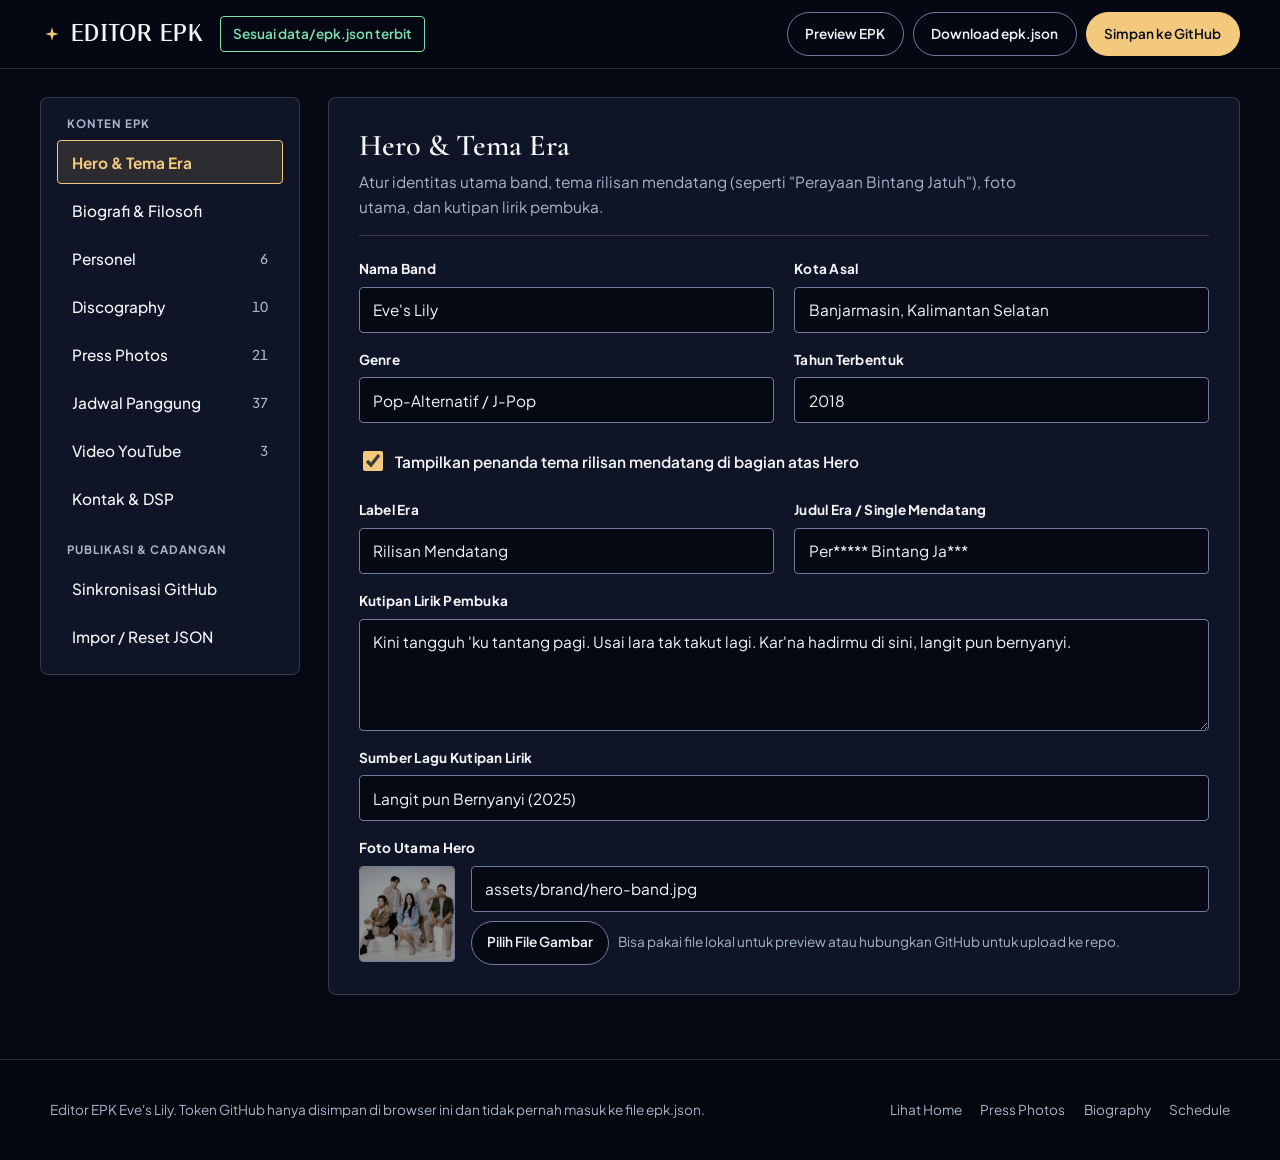
==== admin.html @ a7b398a3 "Add files via upload" ====
<!DOCTYPE html>
<html lang="id">
<head>
  <meta charset="UTF-8">
  <meta name="viewport" content="width=device-width, initial-scale=1.0">
  <title>Editor EPK | Eve's Lily Content Studio</title>
  <meta name="description" content="Editor visual bawaan untuk mengelola profil, discography, foto panggung, jadwal, video, personel, dan sinkronisasi GitHub EPK Eve's Lily.">
  <link rel="icon" type="image/png" href="./assets/brand/lily-emblem-white.png">
  <link rel="preconnect" href="https://fonts.googleapis.com">
  <link rel="preconnect" href="https://fonts.gstatic.com" crossorigin>
  <link href="https://fonts.googleapis.com/css2?family=Cormorant+Garamond:ital,wght@0,500;0,600;1,400;1,600&family=Italiana&family=Plus+Jakarta+Sans:wght@400;500;600;700&display=swap" rel="stylesheet">
  <link rel="stylesheet" href="./css/tokens.css">
  <link rel="stylesheet" href="./css/main.css">
  <link rel="stylesheet" href="./css/admin.css">
</head>
<body class="admin-body">
  <a href="#admin-workspace" class="skip-link">Lewati ke area editor</a>

  <header class="admin-topbar">
    <div class="admin-topbar__inner">
      <div class="admin-topbar__left">
        <a href="./index.html" class="brand-link" aria-label="Kembali ke halaman EPK Eve's Lily">
          <svg class="brand-link__emblem" width="16" height="16" viewBox="0 0 24 24" fill="currentColor" aria-hidden="true">
            <path d="M12 2l2.2 7.8L22 12l-7.8 2.2L12 22l-2.2-7.8L2 12l7.8-2.2L12 2z"/>
          </svg>
          <h1 class="admin-topbar__title">Editor EPK</h1>
        </a>
        <span id="admin-status" class="admin-status" data-state="ok" role="status" aria-live="polite">
          Memuat data...
        </span>
      </div>

      <div class="admin-topbar__actions">
        <a href="./index.html" id="btn-preview-epk" class="btn btn--outline-dark btn--sm">Preview EPK</a>
        <button type="button" id="btn-download-json" class="btn btn--outline-dark btn--sm">Download epk.json</button>
        <button type="button" id="btn-quick-publish" class="btn btn--gold btn--sm">Simpan ke GitHub</button>
      </div>
    </div>
  </header>

  <div class="admin-shell">
    <div>
      <button
        type="button"
        id="admin-nav-toggle"
        class="btn btn--outline-dark admin-nav-mobile-trigger"
        aria-expanded="false"
        aria-controls="admin-sidebar"
      >
        <span id="admin-mobile-active-label">Bagian: Hero &amp; Tema Era</span>
        <span>Pilih Bagian</span>
      </button>

      <aside id="admin-sidebar" class="admin-sidebar" data-open="false" aria-label="Navigasi bagian editor EPK">
        <div>
          <p class="admin-nav-group__label">Konten EPK</p>
          <div class="admin-nav-list" role="tablist" aria-orientation="vertical">
            <button type="button" class="admin-nav-btn" data-section="hero" aria-current="true">
              <span>Hero &amp; Tema Era</span>
            </button>
            <button type="button" class="admin-nav-btn" data-section="biography">
              <span>Biografi &amp; Filosofi</span>
            </button>
            <button type="button" class="admin-nav-btn" data-section="members">
              <span>Personel</span>
              <span class="admin-nav-btn__count" data-count="members">0</span>
            </button>
            <button type="button" class="admin-nav-btn" data-section="discography">
              <span>Discography</span>
              <span class="admin-nav-btn__count" data-count="discography">0</span>
            </button>
            <button type="button" class="admin-nav-btn" data-section="press">
              <span>Press Photos</span>
              <span class="admin-nav-btn__count" data-count="press">0</span>
            </button>
            <button type="button" class="admin-nav-btn" data-section="shows">
              <span>Jadwal Panggung</span>
              <span class="admin-nav-btn__count" data-count="shows">0</span>
            </button>
            <button type="button" class="admin-nav-btn" data-section="videos">
              <span>Video YouTube</span>
              <span class="admin-nav-btn__count" data-count="videos">0</span>
            </button>
            <button type="button" class="admin-nav-btn" data-section="contact">
              <span>Kontak &amp; DSP</span>
            </button>
          </div>
        </div>

        <div>
          <p class="admin-nav-group__label">Publikasi &amp; Cadangan</p>
          <div class="admin-nav-list">
            <button type="button" class="admin-nav-btn" data-section="github">
              <span>Sinkronisasi GitHub</span>
            </button>
            <button type="button" class="admin-nav-btn" data-section="backup">
              <span>Impor / Reset JSON</span>
            </button>
          </div>
        </div>
      </aside>
    </div>

    <main id="admin-workspace" class="admin-main" aria-live="polite">
      <div class="state-box" role="status">
        <p class="state-box__title">Menyiapkan Editor EPK Eve's Lily...</p>
        <p class="state-box__desc">Mengambil data dari data/epk.json dan memeriksa draft lokal.</p>
      </div>
    </main>
  </div>

  <footer class="site-footer">
    <div class="container site-footer__inner">
      <p style="margin:0">Editor EPK Eve's Lily. Token GitHub hanya disimpan di browser ini dan tidak pernah masuk ke file epk.json.</p>
      <nav class="site-footer__nav" aria-label="Tautan cepat EPK">
        <a href="./index.html" class="site-footer__link">Lihat Home</a>
        <a href="./press-photos.html" class="site-footer__link">Press Photos</a>
        <a href="./biography.html" class="site-footer__link">Biography</a>
        <a href="./schedule.html" class="site-footer__link">Schedule</a>
      </nav>
    </div>
  </footer>

  <script type="module" src="./js/page-admin.js"></script>
</body>
</html>
---- css/tokens.css ----
/* Eve's Lily EPK - Design Tokens & Base Accessibility Layer
 * Theme: "Perayaan Bintang Jatuh" (Celestial Nocturne Editorial)
 * Verified WCAG AA contrast ratios via contrast-check.py
 */

:root {
  /* Core 1: Cosmos Midnight */
  --bg-cosmos: #060813;
  --bg-cosmos-elevated: #0f1426;
  --bg-cosmos-nebula: #151d38;

  /* Core 2: Starlight Paper */
  --bg-paper: #f5f3ee;
  --bg-paper-card: #ffffff;

  /* Ink & Neutrals */
  --ink-on-dark: #f4f5f8;
  --ink-muted-dark: #a9b4cc;
  --ink-on-light: #0d1120;
  --ink-muted-light: #444d63;

  /* Borders (hairline dividers vs. 3:1 interactive boundaries) */
  --rule-dark: rgba(244, 245, 248, 0.16);
  --rule-light: rgba(13, 17, 32, 0.16);
  --border-dark: #6e7b9c;
  --border-light: #5d657a;

  /* One Deliberate Accent: Meteor Gold */
  --accent-gold: #f2c97d;
  --accent-gold-hover: #f8dba2;
  --accent-gold-ink-on-gold: #0b0e1a;
  --accent-gold-on-light: #7d500b;

  /* Semantic feedback (always paired with icons + text) */
  --status-ok: #7be0ad;
  --status-err: #ff8a8a;

  /* Typography */
  --font-display: 'Italiana', 'Cormorant Garamond', Georgia, serif;
  --font-editorial: 'Cormorant Garamond', Georgia, serif;
  --font-body: 'Plus Jakarta Sans', -apple-system, BlinkMacSystemFont, 'Segoe UI', sans-serif;

  /* Fluid Type Scale */
  --text-xs: clamp(0.78rem, 0.74rem + 0.15vw, 0.85rem);
  --text-sm: clamp(0.88rem, 0.84rem + 0.18vw, 0.96rem);
  --text-base: clamp(0.98rem, 0.94rem + 0.2vw, 1.06rem);
  --text-lg: clamp(1.12rem, 1.04rem + 0.35vw, 1.32rem);
  --text-xl: clamp(1.45rem, 1.25rem + 0.8vw, 2rem);
  --text-display: clamp(2.4rem, 1.8rem + 3vw, 4.4rem);

  /* Radii (R-11: deliberate split between frames and pill controls) */
  --radius-frame: 4px;
  --radius-panel: 8px;
  --radius-pill: 999px;

  /* Spacing & Container */
  --container-max: 1180px;
  --gutter: clamp(1rem, 3.5vw, 2.5rem);
  --section-pad-y: clamp(3.5rem, 7vw, 6.5rem);
  --nav-height: 68px;

  /* Elevation (R-12: shadow only for floating dialogs/toasts) */
  --shadow-modal: 0 24px 64px rgba(2, 4, 12, 0.72);
  --shadow-toast: 0 12px 32px rgba(2, 4, 12, 0.55);

  /* Transitions */
  --ease-standard: cubic-bezier(0.22, 1, 0.36, 1);
}

*,
*::before,
*::after {
  box-sizing: border-box;
}

html {
  scroll-behavior: smooth;
  scroll-padding-top: calc(var(--nav-height) + 1.5rem);
  -webkit-text-size-adjust: 100%;
}

body {
  margin: 0;
  font-family: var(--font-body);
  font-size: var(--text-base);
  line-height: 1.65;
  color: var(--ink-on-dark);
  background-color: var(--bg-cosmos);
  overflow-x: clip;
  -webkit-font-smoothing: antialiased;
}

img,
svg,
video,
iframe {
  display: block;
  max-width: 100%;
}

img {
  height: auto;
}

/* R-39 Base Interaction Affordance Layer */
a[href],
button:not(:disabled),
summary,
select:not(:disabled),
label[for],
input[type='checkbox']:not(:disabled),
input[type='radio']:not(:disabled),
[role='button']:not([aria-disabled='true']),
[role='tab']:not([aria-disabled='true']) {
  cursor: pointer;
}

button:disabled,
input:disabled,
select:disabled,
textarea:disabled,
[aria-disabled='true'] {
  cursor: not-allowed;
  opacity: 0.52;
}

/* R-32 High-Contrast Focus Indicators */
:focus-visible {
  outline: 2px solid var(--accent-gold);
  outline-offset: 3px;
}

.band--paper :focus-visible,
[data-surface='paper'] :focus-visible {
  outline-color: var(--accent-gold-on-light);
}

/* Screen Reader Utility */
.sr-only {
  position: absolute;
  width: 1px;
  height: 1px;
  padding: 0;
  margin: -1px;
  overflow: hidden;
  clip: rect(0, 0, 0, 0);
  white-space: nowrap;
  border: 0;
}

/* Skip Link */
.skip-link {
  position: fixed;
  top: -120px;
  left: 1rem;
  z-index: 1200;
  background: var(--accent-gold);
  color: var(--accent-gold-ink-on-gold);
  font-weight: 700;
  padding: 0.75rem 1.25rem;
  border-radius: var(--radius-frame);
  text-decoration: none;
  transition: top 160ms ease;
}

.skip-link:focus {
  top: 1rem;
}

@media (prefers-reduced-motion: reduce) {
  html {
    scroll-behavior: auto;
  }

  *,
  *::before,
  *::after {
    animation-duration: 0.01ms !important;
    animation-iteration-count: 1 !important;
    transition-duration: 0.01ms !important;
  }
}
---- css/main.css ----
/* Eve's Lily EPK - Main Editorial Stylesheet */

.container {
  width: min(100% - (var(--gutter) * 2), var(--container-max));
  margin-inline: auto;
}

/* Draft Preview Banner (shown only when local admin draft is active) */
.preview-banner {
  background: var(--accent-gold);
  color: var(--accent-gold-ink-on-gold);
  font-size: var(--text-sm);
  font-weight: 600;
  padding: 0.65rem var(--gutter);
  display: flex;
  flex-wrap: wrap;
  align-items: center;
  justify-content: center;
  gap: 0.75rem 1.25rem;
  position: relative;
  z-index: 950;
}

.preview-banner__actions {
  display: flex;
  flex-wrap: wrap;
  gap: 0.5rem;
}

.preview-banner__btn {
  font: inherit;
  font-size: var(--text-xs);
  font-weight: 700;
  padding: 0.45rem 0.9rem;
  min-height: 36px;
  border-radius: var(--radius-pill);
  border: 1px solid var(--accent-gold-ink-on-gold);
  background: transparent;
  color: var(--accent-gold-ink-on-gold);
  text-decoration: none;
  display: inline-flex;
  align-items: center;
}

.preview-banner__btn--solid {
  background: var(--accent-gold-ink-on-gold);
  color: var(--accent-gold);
}

/* ==========================================================================
   Site Header & Navigation (Single blurred accent element per R-10)
   ========================================================================== */
.site-header {
  position: sticky;
  top: 0;
  z-index: 800;
  height: var(--nav-height);
  background: rgba(6, 8, 19, 0.88);
  backdrop-filter: blur(10px);
  border-bottom: 1px solid var(--rule-dark);
}

.site-header__inner {
  height: 100%;
  display: flex;
  align-items: center;
  justify-content: space-between;
  gap: 1rem;
}

.brand-link {
  display: inline-flex;
  align-items: center;
  gap: 0.7rem;
  text-decoration: none;
  color: var(--ink-on-dark);
  min-height: 44px;
  padding-inline: 0.25rem;
}

.brand-link__emblem {
  color: var(--accent-gold);
  flex-shrink: 0;
}

.brand-link__name {
  font-family: var(--font-display);
  font-size: 1.3rem;
  letter-spacing: 0.08em;
  text-transform: uppercase;
  line-height: 1;
}

.nav-desktop {
  display: flex;
  align-items: center;
  gap: 0.35rem;
}

.nav-link {
  position: relative;
  color: var(--ink-muted-dark);
  text-decoration: none;
  font-size: var(--text-sm);
  font-weight: 500;
  padding: 0.65rem 0.95rem;
  min-height: 44px;
  display: inline-flex;
  align-items: center;
  border-radius: var(--radius-frame);
  transition: color 180ms ease, background-color 180ms ease;
}

.nav-link:hover {
  color: var(--ink-on-dark);
  background: rgba(244, 245, 248, 0.06);
}

.nav-link[aria-current='page'] {
  color: var(--accent-gold);
  font-weight: 600;
}

.nav-link[aria-current='page']::after {
  content: '';
  position: absolute;
  left: 0.95rem;
  right: 0.95rem;
  bottom: 0.35rem;
  height: 2px;
  background: var(--accent-gold);
}

.nav-toggle {
  display: none;
  align-items: center;
  gap: 0.5rem;
  min-height: 44px;
  min-width: 44px;
  padding: 0.5rem 0.95rem;
  background: transparent;
  color: var(--ink-on-dark);
  border: 1px solid var(--border-dark);
  border-radius: var(--radius-pill);
  font-family: var(--font-body);
  font-size: var(--text-sm);
  font-weight: 600;
}

.nav-toggle:hover {
  border-color: var(--accent-gold);
  color: var(--accent-gold);
}

/* Mobile Navigation Sheet */
.mobile-drawer {
  position: fixed;
  inset: 0;
  z-index: 1000;
  display: flex;
  justify-content: flex-end;
  visibility: hidden;
  opacity: 0;
  transition: opacity 200ms ease, visibility 200ms ease;
}

.mobile-drawer[data-open='true'] {
  visibility: visible;
  opacity: 1;
}

.mobile-drawer__backdrop {
  position: absolute;
  inset: 0;
  background: rgba(3, 5, 14, 0.76);
}

.mobile-drawer__panel {
  position: relative;
  width: min(86vw, 340px);
  height: 100%;
  background: var(--bg-cosmos-elevated);
  border-left: 1px solid var(--rule-dark);
  padding: 1.25rem 1.5rem 2rem;
  display: flex;
  flex-direction: column;
  gap: 1.5rem;
  transform: translateX(100%);
  transition: transform 240ms var(--ease-standard);
  overflow-y: auto;
}

.mobile-drawer[data-open='true'] .mobile-drawer__panel {
  transform: translateX(0);
}

.mobile-drawer__head {
  display: flex;
  align-items: center;
  justify-content: space-between;
  padding-bottom: 1rem;
  border-bottom: 1px solid var(--rule-dark);
}

.mobile-drawer__title {
  font-family: var(--font-display);
  font-size: 1.35rem;
  letter-spacing: 0.06em;
  text-transform: uppercase;
  margin: 0;
}

.mobile-drawer__links {
  display: flex;
  flex-direction: column;
  gap: 0.35rem;
}

.mobile-drawer__link {
  display: flex;
  align-items: center;
  justify-content: space-between;
  min-height: 48px;
  padding: 0.75rem 1rem;
  color: var(--ink-on-dark);
  text-decoration: none;
  font-weight: 500;
  border-radius: var(--radius-frame);
  border: 1px solid transparent;
}

.mobile-drawer__link:hover {
  background: rgba(244, 245, 248, 0.06);
}

.mobile-drawer__link[aria-current='page'] {
  color: var(--accent-gold);
  border-color: rgba(242, 201, 125, 0.45);
  background: rgba(242, 201, 125, 0.08);
  font-weight: 700;
}

.mobile-drawer__foot {
  margin-top: auto;
  padding-top: 1.25rem;
  border-top: 1px solid var(--rule-dark);
  display: flex;
  flex-direction: column;
  gap: 0.75rem;
}

@media (max-width: 780px) {
  .nav-desktop {
    display: none;
  }

  .nav-toggle {
    display: inline-flex;
  }
}

/* ==========================================================================
   Buttons & Editorial Controls
   ========================================================================== */
.btn {
  display: inline-flex;
  align-items: center;
  justify-content: center;
  gap: 0.55rem;
  min-height: 46px;
  padding: 0.72rem 1.45rem;
  font-family: var(--font-body);
  font-size: var(--text-sm);
  font-weight: 600;
  line-height: 1.2;
  text-decoration: none;
  border-radius: var(--radius-pill);
  border: 1px solid transparent;
  transition: background-color 180ms ease, color 180ms ease, border-color 180ms ease, transform 140ms ease;
}

.btn:active {
  transform: translateY(1px);
}

.btn--gold {
  background: var(--accent-gold);
  color: var(--accent-gold-ink-on-gold);
  border-color: var(--accent-gold);
}

.btn--gold:hover {
  background: var(--accent-gold-hover);
  border-color: var(--accent-gold-hover);
}

.btn--outline-dark {
  background: transparent;
  color: var(--ink-on-dark);
  border-color: var(--border-dark);
}

.btn--outline-dark:hover {
  border-color: var(--accent-gold);
  color: var(--accent-gold);
  background: rgba(242, 201, 125, 0.08);
}

.btn--outline-light {
  background: transparent;
  color: var(--ink-on-light);
  border-color: var(--border-light);
}

.btn--outline-light:hover {
  background: var(--ink-on-light);
  color: var(--bg-paper);
  border-color: var(--ink-on-light);
}

.btn--solid-light {
  background: var(--ink-on-light);
  color: var(--bg-paper);
  border-color: var(--ink-on-light);
}

.btn--solid-light:hover {
  background: #1e2640;
  border-color: #1e2640;
}

.btn--sm {
  min-height: 44px;
  padding: 0.55rem 1.1rem;
  font-size: var(--text-xs);
}

.icon-btn {
  display: inline-flex;
  align-items: center;
  justify-content: center;
  min-width: 44px;
  min-height: 44px;
  padding: 0.5rem;
  border-radius: var(--radius-pill);
  border: 1px solid var(--border-dark);
  background: transparent;
  color: var(--ink-on-dark);
  transition: border-color 160ms ease, color 160ms ease, background-color 160ms ease;
}

.icon-btn:hover {
  border-color: var(--accent-gold);
  color: var(--accent-gold);
  background: rgba(242, 201, 125, 0.09);
}

/* ==========================================================================
   Bands, Typography & Celestial Motif
   ========================================================================== */
.band {
  position: relative;
  padding-block: var(--section-pad-y);
}

.band--cosmos {
  background-color: var(--bg-cosmos);
  color: var(--ink-on-dark);
}

.band--paper {
  background-color: var(--bg-paper);
  color: var(--ink-on-light);
}

.section-head {
  display: flex;
  flex-wrap: wrap;
  align-items: flex-end;
  justify-content: space-between;
  gap: 1rem 2rem;
  margin-bottom: clamp(2rem, 4vw, 3.25rem);
}

.section-head--center {
  flex-direction: column;
  align-items: center;
  text-align: center;
}

.section-title {
  font-family: var(--font-display);
  font-size: var(--text-display);
  font-weight: 400;
  letter-spacing: 0.04em;
  line-height: 1.02;
  text-transform: uppercase;
  margin: 0;
}

.section-note {
  margin: 0.4rem 0 0;
  max-width: 54ch;
  color: var(--ink-muted-dark);
  font-size: var(--text-sm);
}

.band--paper .section-note {
  color: var(--ink-muted-light);
}

.celestial-divider {
  display: flex;
  align-items: center;
  gap: 1rem;
  margin-block: clamp(2.25rem, 4vw, 3.5rem);
  color: var(--accent-gold);
}

.celestial-divider::before,
.celestial-divider::after {
  content: '';
  flex: 1;
  height: 1px;
  background: var(--rule-dark);
}

.band--paper .celestial-divider {
  color: var(--accent-gold-on-light);
}

.band--paper .celestial-divider::before,
.band--paper .celestial-divider::after {
  background: var(--rule-light);
}

/* Scroll Reveal (MOTION 2: single-pass subtle rise) */
.reveal {
  opacity: 0;
  transform: translateY(14px);
  transition: opacity 520ms var(--ease-standard), transform 520ms var(--ease-standard);
}

.reveal.is-visible {
  opacity: 1;
  transform: translateY(0);
}

@media (prefers-reduced-motion: reduce) {
  .reveal {
    opacity: 1;
    transform: none;
  }
}

/* ==========================================================================
   Hero: Perayaan Bintang Jatuh (Cosmos Sky Canvas + Portrait + Lily Emblem)
   ========================================================================== */
.hero {
  position: relative;
  overflow: hidden;
  background: radial-gradient(ellipse 85% 60% at 50% 8%, var(--bg-cosmos-nebula) 0%, var(--bg-cosmos) 72%);
  padding-block: clamp(2rem, 4.5vw, 3.75rem) clamp(3rem, 6vw, 4.75rem);
  border-bottom: 1px solid var(--rule-dark);
}

.hero__canvas {
  position: absolute;
  inset: 0;
  width: 100%;
  height: 100%;
  pointer-events: none;
  z-index: 1;
}

.hero__inner {
  position: relative;
  z-index: 2;
  display: flex;
  flex-direction: column;
  align-items: center;
  text-align: center;
  gap: clamp(1.35rem, 2.5vw, 2rem);
}

.hero__topbar {
  width: 100%;
  display: flex;
  flex-wrap: wrap;
  align-items: center;
  justify-content: space-between;
  gap: 0.75rem 1.25rem;
}

.hero__era {
  display: inline-flex;
  flex-wrap: wrap;
  align-items: center;
  gap: 0.55rem;
  font-size: var(--text-xs);
  color: var(--ink-muted-dark);
  text-align: left;
}

.hero__era-star {
  color: var(--accent-gold);
  flex-shrink: 0;
}

.hero__era-title {
  color: var(--accent-gold);
  font-weight: 600;
}

.sky-toggle {
  display: inline-flex;
  align-items: center;
  gap: 0.45rem;
  min-height: 44px;
  padding: 0.45rem 0.95rem;
  border-radius: var(--radius-pill);
  border: 1px solid var(--border-dark);
  background: rgba(6, 8, 19, 0.72);
  color: var(--ink-on-dark);
  font-family: var(--font-body);
  font-size: var(--text-xs);
  font-weight: 600;
  transition: border-color 160ms ease, color 160ms ease;
}

.sky-toggle:hover {
  border-color: var(--accent-gold);
  color: var(--accent-gold);
}

.hero__frame {
  position: relative;
  width: min(100%, 960px);
  border-radius: var(--radius-frame);
  overflow: hidden;
  border: 1px solid rgba(242, 201, 125, 0.28);
  background: var(--bg-cosmos-elevated);
}

.hero__photo {
  width: 100%;
  aspect-ratio: 3 / 2;
  object-fit: cover;
  object-position: center 22%;
}

.hero__scrim {
  position: absolute;
  inset: 0;
  background: linear-gradient(
    180deg,
    rgba(6, 8, 19, 0.04) 28%,
    rgba(6, 8, 19, 0.58) 72%,
    rgba(6, 8, 19, 0.9) 100%
  );
  pointer-events: none;
}

.hero__brand-overlay {
  position: absolute;
  inset-inline: 1rem;
  bottom: clamp(1rem, 3.2vw, 2.25rem);
  display: flex;
  flex-direction: column;
  align-items: center;
  gap: 0.35rem;
}

.hero__logo-img {
  width: clamp(170px, 28vw, 310px);
  height: auto;
  filter: drop-shadow(0 6px 20px rgba(0, 0, 0, 0.75));
}

.hero__quote-wrap {
  max-width: 44rem;
  margin-top: 0.25rem;
}

.hero__quote {
  margin: 0;
  font-family: var(--font-editorial);
  font-style: italic;
  font-size: clamp(1.2rem, 1rem + 0.9vw, 1.65rem);
  line-height: 1.45;
  color: var(--ink-on-dark);
}

.hero__quote-source {
  margin: 0.45rem 0 0;
  font-size: var(--text-xs);
  color: var(--ink-muted-dark);
  letter-spacing: 0.06em;
  text-transform: uppercase;
}

.hero__actions {
  display: flex;
  flex-wrap: wrap;
  justify-content: center;
  gap: 0.8rem;
  margin-top: 0.35rem;
}

/* ==========================================================================
   Section 2: Band Profile / Bio Preview (Asymmetric 5:7 Split)
   ========================================================================== */
.profile-grid {
  display: grid;
  grid-template-columns: minmax(0, 5fr) minmax(0, 7fr);
  gap: clamp(2rem, 5vw, 4.5rem);
  align-items: start;
}

.profile-visual {
  display: flex;
  flex-direction: column;
  gap: 1.25rem;
}

.torn-frame {
  position: relative;
  overflow: hidden;
  border-radius: var(--radius-frame);
  border: 1px solid var(--rule-dark);
  background: var(--bg-cosmos-elevated);
}

.torn-frame img {
  width: 100%;
  aspect-ratio: 3 / 2;
  object-fit: cover;
}

.fact-list {
  display: grid;
  grid-template-columns: repeat(2, minmax(0, 1fr));
  gap: 0.85rem 1.25rem;
  margin: 0;
  padding: 1.15rem 0 0;
  border-top: 1px solid var(--rule-dark);
}

.fact-list__item {
  min-width: 0;
}

.fact-list__item--wide {
  grid-column: 1 / -1;
}

.fact-list__label {
  font-size: var(--text-xs);
  color: var(--accent-gold);
  text-transform: uppercase;
  letter-spacing: 0.08em;
  margin: 0 0 0.15rem;
}

.fact-list__value {
  margin: 0;
  font-size: var(--text-sm);
  font-weight: 600;
  color: var(--ink-on-dark);
}

.profile-copy__heading {
  font-family: var(--font-editorial);
  font-size: clamp(1.75rem, 1.35rem + 1.4vw, 2.55rem);
  font-weight: 500;
  line-height: 1.2;
  margin: 0 0 1.25rem;
  color: var(--ink-on-dark);
}

.prose p {
  margin: 0 0 1.05rem;
  color: var(--ink-on-dark);
}

.prose p:last-child {
  margin-bottom: 0;
}

.profile-copy__cta {
  margin-top: 1.75rem;
  display: flex;
  flex-wrap: wrap;
  gap: 0.85rem;
}

@media (max-width: 900px) {
  .profile-grid {
    grid-template-columns: 1fr;
  }
}

/* ==========================================================================
   Section 3: Discography (Starlight Paper Band + Spotify Player + Catalog)
   ========================================================================== */
.discog-spotlight {
  display: grid;
  grid-template-columns: minmax(0, 1.1fr) minmax(0, 1fr);
  gap: clamp(1.5rem, 3.5vw, 2.75rem);
  padding: clamp(1.25rem, 3vw, 2rem);
  background: var(--bg-paper-card);
  border: 1px solid var(--rule-light);
  border-radius: var(--radius-panel);
  margin-bottom: clamp(2rem, 4vw, 3rem);
  align-items: center;
}

.featured-release {
  display: grid;
  grid-template-columns: minmax(140px, 220px) minmax(0, 1fr);
  gap: 1.5rem;
  align-items: center;
}

.featured-release__cover {
  width: 100%;
  aspect-ratio: 1 / 1;
  object-fit: cover;
  border-radius: var(--radius-frame);
  border: 1px solid var(--rule-light);
}

.featured-release__tag {
  display: inline-block;
  font-size: var(--text-xs);
  font-weight: 700;
  letter-spacing: 0.08em;
  text-transform: uppercase;
  color: var(--accent-gold-on-light);
  margin-bottom: 0.45rem;
}

.featured-release__title {
  font-family: var(--font-editorial);
  font-size: clamp(1.55rem, 1.25rem + 1vw, 2.15rem);
  font-weight: 600;
  line-height: 1.15;
  margin: 0 0 0.45rem;
  color: var(--ink-on-light);
}

.featured-release__meta {
  margin: 0 0 0.75rem;
  font-size: var(--text-sm);
  color: var(--ink-muted-light);
}

.dsp-row {
  display: flex;
  flex-wrap: wrap;
  gap: 0.55rem;
  margin-top: 1rem;
}

.spotify-box {
  position: relative;
  min-height: 352px;
  border-radius: var(--radius-panel);
  overflow: hidden;
  background: #121521;
  border: 1px solid var(--rule-light);
}

.spotify-box__fallback {
  position: absolute;
  inset: 0;
  z-index: 1;
  display: flex;
  flex-direction: column;
  align-items: center;
  justify-content: center;
  text-align: center;
  padding: 1.5rem;
  gap: 0.45rem;
  color: var(--ink-muted-dark);
  font-size: var(--text-sm);
}

.spotify-box iframe {
  position: relative;
  z-index: 2;
  width: 100%;
  height: 352px;
  border: 0;
}

.filter-bar {
  display: flex;
  flex-wrap: wrap;
  align-items: center;
  justify-content: space-between;
  gap: 1rem;
  margin-bottom: 1.75rem;
}

.filter-chips {
  display: flex;
  flex-wrap: wrap;
  gap: 0.5rem;
}

.filter-chip {
  min-height: 44px;
  padding: 0.5rem 1.1rem;
  border-radius: var(--radius-pill);
  border: 1px solid var(--border-light);
  background: transparent;
  color: var(--ink-on-light);
  font-family: var(--font-body);
  font-size: var(--text-sm);
  font-weight: 600;
  transition: background-color 160ms ease, color 160ms ease, border-color 160ms ease;
}

.filter-chip:hover {
  background: rgba(13, 17, 32, 0.08);
}

.filter-chip[aria-pressed='true'] {
  background: var(--ink-on-light);
  color: var(--bg-paper);
  border-color: var(--ink-on-light);
}

.band--cosmos .filter-chip {
  border-color: var(--border-dark);
  color: var(--ink-on-dark);
}

.band--cosmos .filter-chip:hover {
  border-color: var(--accent-gold);
  color: var(--accent-gold);
  background: rgba(242, 201, 125, 0.08);
}

.band--cosmos .filter-chip[aria-pressed='true'] {
  background: var(--accent-gold);
  color: var(--accent-gold-ink-on-gold);
  border-color: var(--accent-gold);
}

/* Catalog Grid with Hierarchical EP Span (R-14) */
.catalog-grid {
  display: grid;
  grid-template-columns: repeat(3, minmax(0, 1fr));
  gap: 1.35rem;
}

.release-card {
  display: flex;
  flex-direction: column;
  background: var(--bg-paper-card);
  border: 1px solid var(--rule-light);
  border-radius: var(--radius-frame);
  overflow: hidden;
  min-width: 0;
  transition: border-color 180ms ease;
}

.release-card:hover {
  border-color: var(--border-light);
}

.release-card--ep {
  grid-column: span 2;
  display: grid;
  grid-template-columns: minmax(180px, 240px) minmax(0, 1fr);
}

.release-card__media {
  position: relative;
  background: #14192b;
}

.release-card__cover {
  width: 100%;
  aspect-ratio: 1 / 1;
  object-fit: cover;
}

.release-card--ep .release-card__cover {
  height: 100%;
}

.release-card__body {
  padding: 1.15rem 1.25rem;
  display: flex;
  flex-direction: column;
  gap: 0.35rem;
  flex: 1;
}

.release-card__type {
  font-size: var(--text-xs);
  font-weight: 700;
  color: var(--accent-gold-on-light);
  text-transform: uppercase;
  letter-spacing: 0.06em;
}

.release-card__title {
  margin: 0;
  font-size: var(--text-lg);
  font-weight: 700;
  line-height: 1.25;
  color: var(--ink-on-light);
}

.release-card__sub {
  margin: 0;
  font-size: var(--text-xs);
  color: var(--ink-muted-light);
}

.tracklist {
  margin: 0.65rem 0 0;
  padding-left: 1.2rem;
  font-size: var(--text-xs);
  color: var(--ink-muted-light);
  display: grid;
  grid-template-columns: repeat(2, minmax(0, 1fr));
  gap: 0.25rem 1rem;
}

.release-card__actions {
  margin-top: auto;
  padding-top: 0.85rem;
  display: flex;
  flex-wrap: wrap;
  gap: 0.5rem;
}

/* Inline Audio Preview Dock (only visible when playing a custom audio preview) */
.audio-dock {
  position: fixed;
  left: 1rem;
  right: 1rem;
  bottom: 1rem;
  z-index: 900;
  max-width: 560px;
  margin-inline: auto;
  background: var(--bg-cosmos-elevated);
  color: var(--ink-on-dark);
  border: 1px solid var(--accent-gold);
  border-radius: var(--radius-panel);
  padding: 0.85rem 1rem;
  box-shadow: var(--shadow-modal);
  display: flex;
  align-items: center;
  gap: 0.85rem;
}

.audio-dock[hidden] {
  display: none;
}

.audio-dock__info {
  min-width: 0;
  flex: 1;
}

.audio-dock__title {
  margin: 0;
  font-size: var(--text-sm);
  font-weight: 700;
  white-space: nowrap;
  overflow: hidden;
  text-overflow: ellipsis;
}

.audio-dock__status {
  margin: 0;
  font-size: var(--text-xs);
  color: var(--ink-muted-dark);
}

@media (max-width: 980px) {
  .discog-spotlight {
    grid-template-columns: 1fr;
  }

  .catalog-grid {
    grid-template-columns: repeat(2, minmax(0, 1fr));
  }

  .release-card--ep {
    grid-column: span 2;
  }
}

@media (max-width: 640px) {
  .featured-release {
    grid-template-columns: 1fr;
  }

  .featured-release__cover {
    max-width: 240px;
  }

  .catalog-grid {
    grid-template-columns: 1fr;
  }

  .release-card--ep {
    grid-column: span 1;
    grid-template-columns: 1fr;
  }

  .tracklist {
    grid-template-columns: 1fr;
  }
}

/* ==========================================================================
   Section 4: Press Photos (Asymmetric Home Spotlight + Full Gallery)
   ========================================================================== */
.press-spotlight {
  display: grid;
  grid-template-columns: minmax(0, 7fr) minmax(0, 5fr);
  gap: 1.35rem;
  align-items: stretch;
}

.press-spotlight__stack {
  display: grid;
  grid-template-rows: repeat(2, minmax(0, 1fr));
  gap: 1.35rem;
}

.photo-card {
  position: relative;
  display: flex;
  flex-direction: column;
  background: var(--bg-cosmos-elevated);
  border: 1px solid var(--rule-dark);
  border-radius: var(--radius-frame);
  overflow: hidden;
  min-width: 0;
}

.photo-card__trigger {
  position: relative;
  display: block;
  width: 100%;
  padding: 0;
  border: 0;
  background: #0b0f1d;
  overflow: hidden;
  text-align: left;
}

.photo-card__img {
  width: 100%;
  aspect-ratio: 4 / 3;
  object-fit: cover;
  transition: transform 320ms var(--ease-standard);
}

.press-spotlight__hero .photo-card__trigger {
  flex: 1;
  display: flex;
}

.press-spotlight__hero .photo-card__img {
  aspect-ratio: auto;
  height: 100%;
  min-height: 380px;
}

.press-spotlight__hero .photo-card__body {
  flex: 0 0 auto;
}

.photo-card__trigger:hover .photo-card__img {
  transform: scale(1.025);
}

.photo-card__zoom-hint {
  position: absolute;
  right: 0.75rem;
  bottom: 0.75rem;
  background: rgba(6, 8, 19, 0.84);
  color: var(--ink-on-dark);
  border: 1px solid rgba(244, 245, 248, 0.28);
  border-radius: var(--radius-pill);
  font-size: var(--text-xs);
  font-weight: 600;
  padding: 0.3rem 0.7rem;
}

.photo-card__body {
  padding: 1.05rem 1.2rem 1.2rem;
  display: flex;
  flex-direction: column;
  gap: 0.35rem;
  flex: 1;
}

.photo-card__title {
  margin: 0;
  font-size: var(--text-base);
  font-weight: 700;
  color: var(--ink-on-dark);
  line-height: 1.35;
}

.photo-card__meta {
  margin: 0;
  font-size: var(--text-xs);
  color: var(--ink-muted-dark);
}

.photo-card__footer {
  margin-top: auto;
  padding-top: 0.85rem;
  display: flex;
  flex-wrap: wrap;
  gap: 0.5rem;
}

.gallery-grid {
  display: grid;
  grid-template-columns: repeat(3, minmax(0, 1fr));
  gap: 1.35rem;
}

@media (max-width: 960px) {
  .press-spotlight {
    grid-template-columns: 1fr;
  }

  .press-spotlight__stack {
    grid-template-columns: repeat(2, minmax(0, 1fr));
    grid-template-rows: auto;
  }

  .gallery-grid {
    grid-template-columns: repeat(2, minmax(0, 1fr));
  }
}

@media (max-width: 600px) {
  .press-spotlight__stack,
  .gallery-grid {
    grid-template-columns: 1fr;
  }

  .press-spotlight__hero .photo-card__img {
    min-height: 240px;
  }
}

/* ==========================================================================
   Section 5: Guestings & Shows (Typographic Editorial Ledger - No Cards)
   ========================================================================== */
.ledger-group {
  margin-bottom: 2.25rem;
}

.ledger-group__label {
  font-size: var(--text-xs);
  font-weight: 700;
  letter-spacing: 0.08em;
  text-transform: uppercase;
  color: var(--accent-gold-on-light);
  margin: 0 0 0.85rem;
}

.band--cosmos .ledger-group__label {
  color: var(--accent-gold);
}

.shows-ledger {
  list-style: none;
  margin: 0;
  padding: 0;
  border-top: 1px solid var(--rule-light);
}

.band--cosmos .shows-ledger {
  border-top-color: var(--rule-dark);
}

.show-row {
  display: grid;
  grid-template-columns: minmax(115px, 155px) minmax(0, 1.6fr) minmax(0, 1fr);
  gap: 0.5rem 1.5rem;
  align-items: baseline;
  padding-block: 1.15rem;
  border-bottom: 1px solid var(--rule-light);
}

.band--cosmos .show-row {
  border-bottom-color: var(--rule-dark);
}

.show-row__date {
  font-size: var(--text-sm);
  font-weight: 700;
  font-variant-numeric: tabular-nums;
  color: var(--accent-gold-on-light);
}

.band--cosmos .show-row__date {
  color: var(--accent-gold);
}

.show-row__event {
  font-size: var(--text-base);
  font-weight: 600;
  color: var(--ink-on-light);
  min-width: 0;
}

.band--cosmos .show-row__event {
  color: var(--ink-on-dark);
}

.show-row__badge {
  display: inline-block;
  margin-left: 0.55rem;
  padding: 0.15rem 0.55rem;
  font-size: 0.72rem;
  font-weight: 700;
  border-radius: var(--radius-frame);
  border: 1px solid var(--accent-gold-on-light);
  color: var(--accent-gold-on-light);
  vertical-align: middle;
}

.band--cosmos .show-row__badge {
  border-color: var(--accent-gold);
  color: var(--accent-gold);
}

.show-row__meta {
  font-size: var(--text-sm);
  color: var(--ink-muted-light);
  text-align: right;
  min-width: 0;
}

.band--cosmos .show-row__meta {
  color: var(--ink-muted-dark);
}

@media (max-width: 760px) {
  .show-row {
    grid-template-columns: 1fr;
    gap: 0.2rem;
  }

  .show-row__meta {
    text-align: left;
  }
}

/* Search Input in Schedule Page */
.search-field {
  display: flex;
  flex-direction: column;
  gap: 0.35rem;
  min-width: min(100%, 280px);
}

.search-field__label {
  font-size: var(--text-xs);
  font-weight: 600;
  color: var(--ink-muted-dark);
}

.search-field__input {
  min-height: 44px;
  padding: 0.6rem 0.95rem;
  border-radius: var(--radius-frame);
  border: 1px solid var(--border-dark);
  background: var(--bg-cosmos-elevated);
  color: var(--ink-on-dark);
  font-family: var(--font-body);
  font-size: var(--text-sm);
}

.search-field__input::placeholder {
  color: var(--ink-muted-dark);
}

/* ==========================================================================
   Section 6: Videos (1 Cinema Feature + 2 Side-by-Side Clips)
   ========================================================================== */
.video-layout {
  display: grid;
  grid-template-columns: repeat(2, minmax(0, 1fr));
  gap: 1.5rem;
}

.video-card {
  display: flex;
  flex-direction: column;
  background: var(--bg-cosmos-elevated);
  border: 1px solid var(--rule-dark);
  border-radius: var(--radius-frame);
  overflow: hidden;
  min-width: 0;
}

.video-card--featured {
  grid-column: 1 / -1;
  display: grid;
  grid-template-columns: minmax(0, 1.5fr) minmax(0, 1fr);
}

.video-card__thumb-btn {
  position: relative;
  display: block;
  width: 100%;
  padding: 0;
  border: 0;
  background: #0a0e1b;
  overflow: hidden;
}

.video-card__img {
  width: 100%;
  aspect-ratio: 16 / 9;
  object-fit: cover;
  transition: transform 320ms var(--ease-standard);
}

.video-card__thumb-btn:hover .video-card__img {
  transform: scale(1.03);
}

.video-card__play {
  position: absolute;
  inset: 0;
  display: grid;
  place-items: center;
  background: rgba(6, 8, 19, 0.34);
  transition: background-color 180ms ease;
}

.video-card__thumb-btn:hover .video-card__play {
  background: rgba(6, 8, 19, 0.18);
}

.video-card__play-circle {
  width: 64px;
  height: 64px;
  border-radius: var(--radius-pill);
  background: rgba(6, 8, 19, 0.86);
  border: 2px solid var(--accent-gold);
  color: var(--accent-gold);
  display: grid;
  place-items: center;
}

.video-card__body {
  padding: 1.35rem 1.5rem;
  display: flex;
  flex-direction: column;
  justify-content: center;
  gap: 0.45rem;
}

.video-card__meta {
  font-size: var(--text-xs);
  color: var(--accent-gold);
  font-weight: 600;
  text-transform: uppercase;
  letter-spacing: 0.06em;
}

.video-card__title {
  margin: 0;
  font-size: var(--text-lg);
  font-weight: 700;
  color: var(--ink-on-dark);
  line-height: 1.35;
}

.video-card__actions {
  margin-top: 0.85rem;
  display: flex;
  flex-wrap: wrap;
  gap: 0.65rem;
}

@media (max-width: 860px) {
  .video-card--featured {
    grid-template-columns: 1fr;
  }

  .video-layout {
    grid-template-columns: 1fr;
  }
}

/* ==========================================================================
   Biography Page Specifics (Philosophy + Slanted Member Cards)
   ========================================================================== */
.page-hero {
  background: radial-gradient(ellipse 80% 70% at 50% 0%, var(--bg-cosmos-nebula) 0%, var(--bg-cosmos) 76%);
  padding-block: clamp(3rem, 6vw, 4.75rem) clamp(2rem, 4vw, 3rem);
  border-bottom: 1px solid var(--rule-dark);
}

.page-hero__kicker {
  margin: 0 0 0.5rem;
  font-size: var(--text-xs);
  font-weight: 700;
  letter-spacing: 0.1em;
  text-transform: uppercase;
  color: var(--accent-gold);
}

.page-hero__title {
  font-family: var(--font-display);
  font-size: clamp(2.5rem, 1.9rem + 3vw, 4.5rem);
  font-weight: 400;
  letter-spacing: 0.04em;
  line-height: 1.04;
  text-transform: uppercase;
  margin: 0;
}

.page-hero__sub {
  margin: 0.85rem 0 0;
  max-width: 60ch;
  color: var(--ink-muted-dark);
}

.philosophy-grid {
  display: grid;
  grid-template-columns: minmax(0, 7fr) minmax(0, 4fr);
  gap: clamp(2rem, 5vw, 4rem);
  align-items: center;
}

.philosophy-emblem {
  display: flex;
  flex-direction: column;
  align-items: center;
  justify-content: center;
  padding: clamp(1.5rem, 3vw, 2.5rem);
  border: 1px solid var(--rule-dark);
  border-radius: var(--radius-panel);
  background: var(--bg-cosmos-elevated);
  text-align: center;
  gap: 1rem;
}

.philosophy-emblem img {
  width: min(240px, 70%);
  height: auto;
}

.philosophy-emblem__caption {
  margin: 0;
  font-family: var(--font-editorial);
  font-style: italic;
  font-size: var(--text-lg);
  color: var(--accent-gold);
}

.members-list {
  display: flex;
  flex-direction: column;
  gap: clamp(2rem, 4vw, 3.25rem);
}

.member-row {
  display: grid;
  grid-template-columns: minmax(0, 1.15fr) minmax(0, 1fr);
  gap: clamp(1.5rem, 4vw, 3.5rem);
  align-items: center;
}

.member-row:nth-child(even) .member-row__media {
  order: 2;
}

.member-row__media {
  overflow: hidden;
  border-radius: var(--radius-frame);
  background: var(--bg-cosmos-elevated);
  clip-path: polygon(0 4%, 100% 0, 100% 96%, 0 100%);
}

.member-row:nth-child(even) .member-row__media {
  clip-path: polygon(0 0, 100% 4%, 100% 100%, 0 96%);
}

.member-row__img {
  width: 100%;
  aspect-ratio: 16 / 10;
  object-fit: cover;
  object-position: center 22%;
}

.member-row__index {
  font-size: var(--text-xs);
  font-weight: 700;
  letter-spacing: 0.1em;
  color: var(--accent-gold);
  margin: 0 0 0.35rem;
}

.member-row__name {
  font-family: var(--font-display);
  font-size: clamp(2.1rem, 1.6rem + 2.2vw, 3.35rem);
  font-weight: 400;
  line-height: 1.05;
  margin: 0 0 0.3rem;
}

.member-row__role {
  font-size: var(--text-lg);
  font-weight: 600;
  color: var(--ink-on-dark);
  margin: 0 0 0.5rem;
}

.member-row__note {
  font-size: var(--text-sm);
  color: var(--ink-muted-dark);
  margin: 0;
}

@media (max-width: 820px) {
  .philosophy-grid,
  .member-row {
    grid-template-columns: 1fr;
  }

  .member-row:nth-child(even) .member-row__media {
    order: 0;
  }
}

/* ==========================================================================
   Section 7: Contact & Booking Finale + Footer
   ========================================================================== */
.contact-band {
  position: relative;
  overflow: hidden;
  padding-block: clamp(4.25rem, 8vw, 7rem);
  background: var(--bg-cosmos);
  border-top: 1px solid var(--rule-dark);
}

.contact-band__bg {
  position: absolute;
  inset: 0;
  width: 100%;
  height: 100%;
  object-fit: cover;
  object-position: center 38%;
  opacity: 0.34;
  pointer-events: none;
}

.contact-band__scrim {
  position: absolute;
  inset: 0;
  background: linear-gradient(
    180deg,
    rgba(6, 8, 19, 0.88) 0%,
    rgba(6, 8, 19, 0.72) 50%,
    rgba(6, 8, 19, 0.94) 100%
  );
  pointer-events: none;
}

.contact-band__inner {
  position: relative;
  z-index: 2;
  display: flex;
  flex-direction: column;
  align-items: center;
  text-align: center;
  gap: 2.25rem;
}

.contact-grid {
  width: min(100%, 820px);
  display: grid;
  grid-template-columns: repeat(2, minmax(0, 1fr));
  gap: 1.5rem;
  text-align: left;
}

.contact-panel {
  padding: 1.5rem;
  background: rgba(15, 20, 38, 0.86);
  border: 1px solid rgba(244, 245, 248, 0.2);
  border-radius: var(--radius-panel);
  display: flex;
  flex-direction: column;
  gap: 0.85rem;
}

.contact-panel__label {
  font-size: var(--text-xs);
  font-weight: 700;
  letter-spacing: 0.1em;
  text-transform: uppercase;
  color: var(--accent-gold);
  margin: 0;
}

.contact-panel__name {
  margin: 0;
  font-size: var(--text-xl);
  font-family: var(--font-editorial);
  font-weight: 600;
  color: var(--ink-on-dark);
}

.contact-panel__details {
  display: flex;
  flex-direction: column;
  gap: 0.4rem;
}

.contact-link {
  color: var(--ink-on-dark);
  text-decoration: underline;
  text-underline-offset: 3px;
  font-size: var(--text-sm);
  display: inline-flex;
  align-items: center;
  min-height: 44px;
}

.contact-link:hover {
  color: var(--accent-gold);
}

.contact-actions {
  display: flex;
  flex-wrap: wrap;
  gap: 0.65rem;
  margin-top: 0.25rem;
}

.social-list {
  display: flex;
  flex-direction: column;
  gap: 0.65rem;
}

.social-item {
  display: flex;
  align-items: center;
  justify-content: space-between;
  gap: 0.75rem;
  min-height: 46px;
  padding: 0.65rem 1rem;
  border-radius: var(--radius-frame);
  border: 1px solid var(--border-dark);
  color: var(--ink-on-dark);
  text-decoration: none;
  font-size: var(--text-sm);
  font-weight: 600;
  transition: border-color 160ms ease, color 160ms ease, background-color 160ms ease;
}

.social-item:hover {
  border-color: var(--accent-gold);
  color: var(--accent-gold);
  background: rgba(242, 201, 125, 0.08);
}

.social-item__handle {
  font-weight: 400;
  color: var(--ink-muted-dark);
}

.contact-wordmark {
  width: clamp(160px, 24vw, 240px);
  height: auto;
  opacity: 0.94;
}

@media (max-width: 720px) {
  .contact-grid {
    grid-template-columns: 1fr;
  }
}

/* Site Footer (Built strictly around actual links per R-05) */
.site-footer {
  background: #04060d;
  border-top: 1px solid var(--rule-dark);
  padding-block: 1.75rem;
  font-size: var(--text-xs);
  color: var(--ink-muted-dark);
}

.site-footer__inner {
  display: flex;
  flex-wrap: wrap;
  align-items: center;
  justify-content: space-between;
  gap: 1rem 1.5rem;
}

.site-footer__nav {
  display: flex;
  flex-wrap: wrap;
  align-items: center;
  gap: 0.5rem 1.15rem;
}

.site-footer__link {
  color: var(--ink-muted-dark);
  text-decoration: none;
  min-height: 44px;
  display: inline-flex;
  align-items: center;
}

.site-footer__link:hover {
  color: var(--accent-gold);
  text-decoration: underline;
}

/* ==========================================================================
   Data States (R-27: Loading, Empty, Error with clear cause + next action)
   ========================================================================== */
.state-box {
  padding: 2rem 1.5rem;
  border-radius: var(--radius-panel);
  border: 1px dashed var(--border-dark);
  background: var(--bg-cosmos-elevated);
  text-align: center;
  display: flex;
  flex-direction: column;
  align-items: center;
  gap: 0.75rem;
}

.band--paper .state-box {
  background: var(--bg-paper-card);
  border-color: var(--border-light);
  color: var(--ink-on-light);
}

.state-box__title {
  margin: 0;
  font-size: var(--text-base);
  font-weight: 700;
}

.state-box__desc {
  margin: 0;
  font-size: var(--text-sm);
  color: var(--ink-muted-dark);
  max-width: 46ch;
}

.band--paper .state-box__desc {
  color: var(--ink-muted-light);
}

/* ==========================================================================
   Accessible Dialogs (YouTube Modal & Press Photo Lightbox)
   ========================================================================== */
.modal {
  position: fixed;
  inset: 0;
  z-index: 1100;
  display: grid;
  place-items: center;
  padding: 1rem;
  background: rgba(3, 5, 14, 0.88);
}

.modal[hidden] {
  display: none;
}

.modal__dialog {
  width: min(100%, 920px);
  max-height: 92dvh;
  overflow-y: auto;
  background: var(--bg-cosmos-elevated);
  border: 1px solid var(--border-dark);
  border-radius: var(--radius-panel);
  box-shadow: var(--shadow-modal);
  display: flex;
  flex-direction: column;
}

.modal__header {
  display: flex;
  align-items: center;
  justify-content: space-between;
  gap: 1rem;
  padding: 1rem 1.25rem;
  border-bottom: 1px solid var(--rule-dark);
}

.modal__title {
  margin: 0;
  font-size: var(--text-base);
  font-weight: 700;
  color: var(--ink-on-dark);
}

.modal__body {
  padding: 1.25rem;
}

.modal__video-wrap {
  width: 100%;
  aspect-ratio: 16 / 9;
  background: #000;
  border-radius: var(--radius-frame);
  overflow: hidden;
}

.modal__video-wrap iframe {
  width: 100%;
  height: 100%;
  border: 0;
}

.modal__photo-wrap {
  display: flex;
  flex-direction: column;
  gap: 1rem;
  align-items: center;
}

.modal__photo-wrap img {
  max-height: 68dvh;
  width: auto;
  object-fit: contain;
  border-radius: var(--radius-frame);
}

.modal__footer {
  display: flex;
  flex-wrap: wrap;
  align-items: center;
  justify-content: space-between;
  gap: 0.75rem;
  padding: 1rem 1.25rem;
  border-top: 1px solid var(--rule-dark);
}

/* Toast Notification */
.toast {
  position: fixed;
  right: 1.25rem;
  bottom: 1.25rem;
  z-index: 1250;
  background: var(--bg-cosmos-elevated);
  color: var(--ink-on-dark);
  border: 1px solid var(--accent-gold);
  border-radius: var(--radius-frame);
  padding: 0.85rem 1.2rem;
  font-size: var(--text-sm);
  font-weight: 600;
  box-shadow: var(--shadow-toast);
  max-width: min(92vw, 380px);
}

.toast[hidden] {
  display: none;
}
---- css/admin.css ----
/* Eve's Lily EPK - Visual Content Studio (/admin.html) */

.admin-body {
  background: var(--bg-cosmos);
  color: var(--ink-on-dark);
  min-height: 100dvh;
  display: flex;
  flex-direction: column;
}

.admin-topbar {
  position: sticky;
  top: 0;
  z-index: 800;
  background: rgba(6, 8, 19, 0.94);
  backdrop-filter: blur(10px);
  border-bottom: 1px solid var(--rule-dark);
  padding-block: 0.75rem;
}

.admin-topbar__inner {
  width: min(100% - (var(--gutter) * 2), 1320px);
  margin-inline: auto;
  display: flex;
  flex-wrap: wrap;
  align-items: center;
  justify-content: space-between;
  gap: 0.75rem 1.25rem;
}

.admin-topbar__left {
  display: flex;
  align-items: center;
  gap: 0.85rem;
  min-width: 0;
}

.admin-topbar__title {
  margin: 0;
  font-family: var(--font-display);
  font-size: 1.45rem;
  letter-spacing: 0.05em;
  text-transform: uppercase;
  line-height: 1.1;
}

.admin-status {
  display: inline-flex;
  align-items: center;
  gap: 0.45rem;
  font-size: var(--text-xs);
  font-weight: 600;
  padding: 0.35rem 0.75rem;
  border-radius: var(--radius-frame);
  border: 1px solid var(--border-dark);
  color: var(--ink-muted-dark);
}

.admin-status[data-state='ok'] {
  color: var(--status-ok);
  border-color: var(--status-ok);
}

.admin-status[data-state='dirty'] {
  color: var(--accent-gold);
  border-color: var(--accent-gold);
}

.admin-status[data-state='error'] {
  color: var(--status-err);
  border-color: var(--status-err);
}

.admin-topbar__actions {
  display: flex;
  flex-wrap: wrap;
  align-items: center;
  gap: 0.55rem;
}

.admin-shell {
  width: min(100% - (var(--gutter) * 2), 1320px);
  margin-inline: auto;
  padding-block: 1.75rem 4rem;
  display: grid;
  grid-template-columns: 260px minmax(0, 1fr);
  gap: 1.75rem;
  align-items: start;
  flex: 1;
}

/* Designed Section Navigation Sidebar */
.admin-nav-mobile-trigger {
  display: none;
  width: 100%;
  justify-content: space-between;
}

.admin-sidebar {
  position: sticky;
  top: 5.5rem;
  background: var(--bg-cosmos-elevated);
  border: 1px solid var(--rule-dark);
  border-radius: var(--radius-panel);
  padding: 1rem;
  display: flex;
  flex-direction: column;
  gap: 1.25rem;
}

.admin-nav-group__label {
  margin: 0 0 0.45rem 0.6rem;
  font-size: 0.72rem;
  font-weight: 700;
  letter-spacing: 0.09em;
  text-transform: uppercase;
  color: var(--ink-muted-dark);
}

.admin-nav-list {
  display: flex;
  flex-direction: column;
  gap: 0.25rem;
}

.admin-nav-btn {
  width: 100%;
  min-height: 44px;
  padding: 0.6rem 0.85rem;
  border-radius: var(--radius-frame);
  border: 1px solid transparent;
  background: transparent;
  color: var(--ink-on-dark);
  font-family: var(--font-body);
  font-size: var(--text-sm);
  font-weight: 500;
  text-align: left;
  display: flex;
  align-items: center;
  justify-content: space-between;
  gap: 0.5rem;
  transition: background-color 150ms ease, border-color 150ms ease, color 150ms ease;
}

.admin-nav-btn:hover {
  background: rgba(244, 245, 248, 0.06);
}

.admin-nav-btn[aria-current='true'] {
  background: rgba(242, 201, 125, 0.12);
  border-color: var(--accent-gold);
  color: var(--accent-gold);
  font-weight: 700;
}

.admin-nav-btn__count {
  font-size: var(--text-xs);
  color: var(--ink-muted-dark);
  font-variant-numeric: tabular-nums;
}

.admin-nav-btn[aria-current='true'] .admin-nav-btn__count {
  color: var(--accent-gold);
}

/* Main Editor Canvas */
.admin-main {
  min-width: 0;
  display: flex;
  flex-direction: column;
  gap: 1.5rem;
}

.admin-panel {
  background: var(--bg-cosmos-elevated);
  border: 1px solid var(--rule-dark);
  border-radius: var(--radius-panel);
  padding: clamp(1.25rem, 2.5vw, 1.85rem);
  display: flex;
  flex-direction: column;
  gap: 1.35rem;
}

.admin-panel__head {
  display: flex;
  flex-wrap: wrap;
  align-items: flex-start;
  justify-content: space-between;
  gap: 0.85rem 1.25rem;
  padding-bottom: 1rem;
  border-bottom: 1px solid var(--rule-dark);
}

.admin-panel__title {
  margin: 0;
  font-family: var(--font-editorial);
  font-size: clamp(1.5rem, 1.25rem + 0.8vw, 2rem);
  font-weight: 600;
  line-height: 1.2;
}

.admin-panel__desc {
  margin: 0.3rem 0 0;
  font-size: var(--text-sm);
  color: var(--ink-muted-dark);
  max-width: 64ch;
}

/* Form Elements */
.field-grid {
  display: grid;
  grid-template-columns: repeat(2, minmax(0, 1fr));
  gap: 1rem 1.25rem;
}

.field {
  display: flex;
  flex-direction: column;
  gap: 0.4rem;
  min-width: 0;
}

.field--full {
  grid-column: 1 / -1;
}

.field__label {
  font-size: var(--text-xs);
  font-weight: 700;
  color: var(--ink-on-dark);
  letter-spacing: 0.02em;
}

.field__hint {
  font-size: var(--text-xs);
  color: var(--ink-muted-dark);
  margin: 0;
}

.field__input,
.field__textarea,
.field__select {
  width: 100%;
  min-height: 44px;
  padding: 0.65rem 0.85rem;
  border-radius: var(--radius-frame);
  border: 1px solid var(--border-dark);
  background: var(--bg-cosmos);
  color: var(--ink-on-dark);
  font-family: var(--font-body);
  font-size: var(--text-sm);
  line-height: 1.5;
}

.field__textarea {
  min-height: 112px;
  resize: vertical;
}

.field__input::placeholder,
.field__textarea::placeholder {
  color: var(--ink-muted-dark);
  opacity: 0.85;
}

.field__checkbox-row {
  display: inline-flex;
  align-items: center;
  gap: 0.6rem;
  min-height: 44px;
  font-size: var(--text-sm);
  font-weight: 600;
  color: var(--ink-on-dark);
}

.field__checkbox-row input[type='checkbox'] {
  width: 20px;
  height: 20px;
  accent-color: var(--accent-gold);
}

/* Repeatable Item Cards */
.item-stack {
  display: flex;
  flex-direction: column;
  gap: 1rem;
}

.item-card {
  background: rgba(6, 8, 19, 0.65);
  border: 1px solid var(--rule-dark);
  border-radius: var(--radius-frame);
  padding: 1.15rem;
  display: flex;
  flex-direction: column;
  gap: 1rem;
}

.item-card__head {
  display: flex;
  flex-wrap: wrap;
  align-items: center;
  justify-content: space-between;
  gap: 0.65rem;
  padding-bottom: 0.75rem;
  border-bottom: 1px solid var(--rule-dark);
}

.item-card__title {
  margin: 0;
  font-size: var(--text-base);
  font-weight: 700;
  color: var(--accent-gold);
}

.item-card__controls {
  display: flex;
  flex-wrap: wrap;
  gap: 0.4rem;
}

.btn--danger {
  background: transparent;
  color: var(--status-err);
  border: 1px solid var(--status-err);
}

.btn--danger:hover {
  background: rgba(255, 138, 138, 0.14);
}

/* Image Uploader Field */
.image-field {
  display: grid;
  grid-template-columns: 96px minmax(0, 1fr);
  gap: 1rem;
  align-items: start;
}

.image-field__thumb {
  width: 96px;
  height: 96px;
  object-fit: cover;
  border-radius: var(--radius-frame);
  border: 1px solid var(--border-dark);
  background: var(--bg-cosmos);
}

.image-field__controls {
  display: flex;
  flex-direction: column;
  gap: 0.55rem;
  min-width: 0;
}

.image-field__upload-row {
  display: flex;
  flex-wrap: wrap;
  align-items: center;
  gap: 0.55rem;
}

.file-trigger {
  display: inline-flex;
  align-items: center;
  gap: 0.45rem;
  min-height: 44px;
  padding: 0.5rem 0.95rem;
  border-radius: var(--radius-pill);
  border: 1px solid var(--border-dark);
  background: var(--bg-cosmos);
  color: var(--ink-on-dark);
  font-size: var(--text-xs);
  font-weight: 600;
}

.file-trigger:hover {
  border-color: var(--accent-gold);
  color: var(--accent-gold);
}

.file-trigger input[type='file'] {
  position: absolute;
  width: 1px;
  height: 1px;
  opacity: 0;
  pointer-events: none;
}

/* Feedback Banner inside Panel */
.feedback-box {
  padding: 0.9rem 1rem;
  border-radius: var(--radius-frame);
  border: 1px solid var(--border-dark);
  background: var(--bg-cosmos);
  font-size: var(--text-sm);
  display: flex;
  align-items: flex-start;
  gap: 0.65rem;
}

.feedback-box[hidden] {
  display: none;
}

.feedback-box[data-kind='ok'] {
  border-color: var(--status-ok);
  color: var(--status-ok);
}

.feedback-box[data-kind='error'] {
  border-color: var(--status-err);
  color: var(--status-err);
}

.feedback-box[data-kind='info'] {
  border-color: var(--accent-gold);
  color: var(--accent-gold);
}

.guide-steps {
  margin: 0;
  padding-left: 1.25rem;
  color: var(--ink-muted-dark);
  font-size: var(--text-sm);
  display: flex;
  flex-direction: column;
  gap: 0.4rem;
}

.guide-steps strong {
  color: var(--ink-on-dark);
}

@media (max-width: 960px) {
  .admin-shell {
    grid-template-columns: 1fr;
  }

  .admin-nav-mobile-trigger {
    display: inline-flex;
  }

  .admin-sidebar {
    position: static;
    display: none;
  }

  .admin-sidebar[data-open='true'] {
    display: flex;
  }
}

@media (max-width: 780px) {
  .admin-topbar {
    position: static;
  }
}

@media (max-width: 640px) {
  .field-grid,
  .image-field {
    grid-template-columns: 1fr;
  }

  .image-field__thumb {
    width: 120px;
    height: 120px;
  }
}
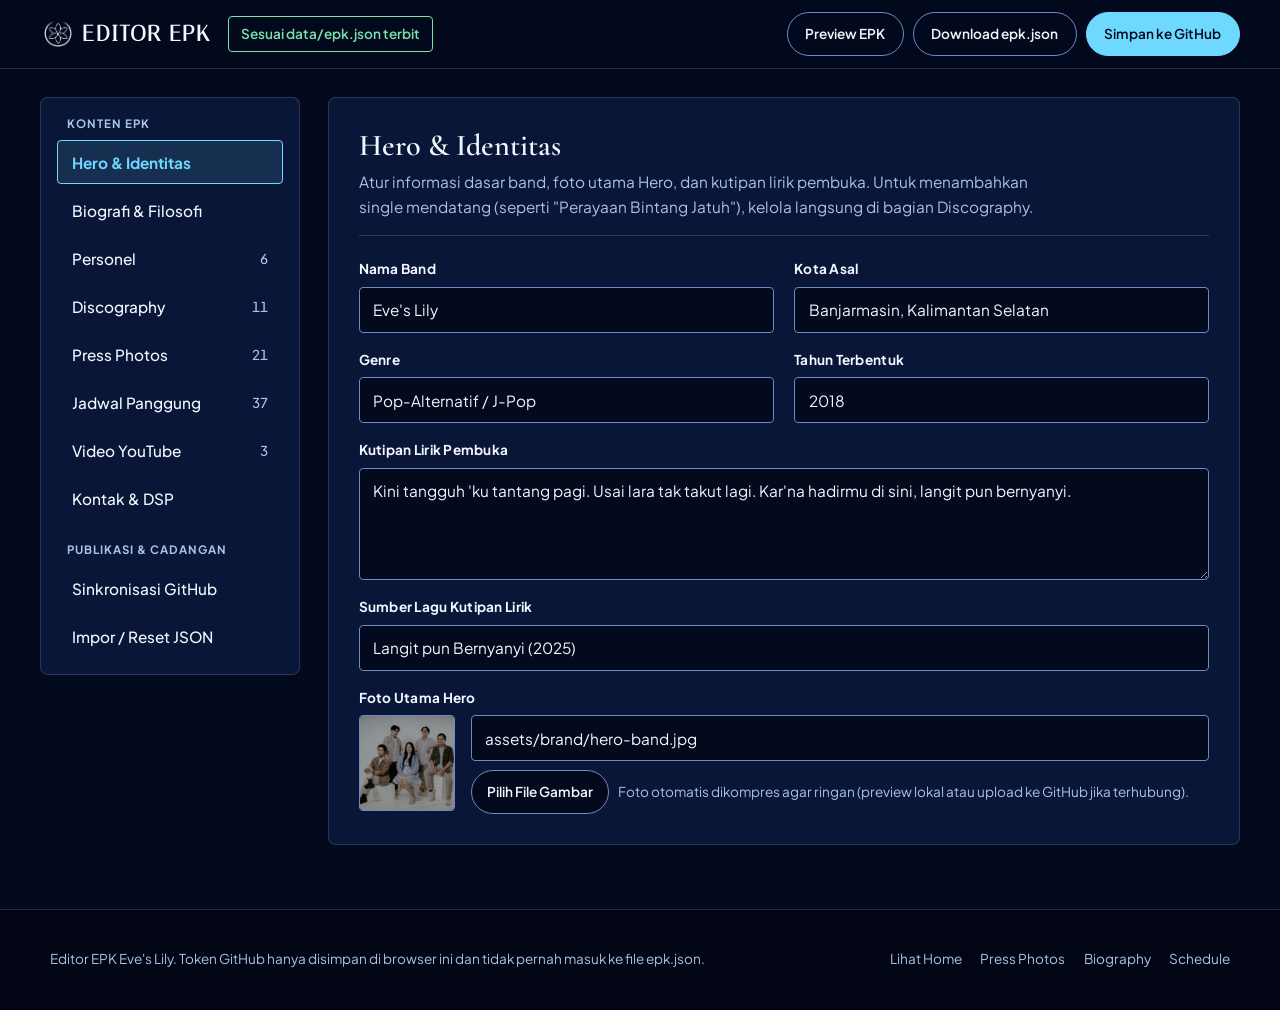
==== commit 8f143ad2: "Update" ====
--- a/admin.html
+++ b/admin.html
@@ -5,7 +5,7 @@
   <meta name="viewport" content="width=device-width, initial-scale=1.0">
   <title>Editor EPK | Eve's Lily Content Studio</title>
   <meta name="description" content="Editor visual bawaan untuk mengelola profil, discography, foto panggung, jadwal, video, personel, dan sinkronisasi GitHub EPK Eve's Lily.">
-  <link rel="icon" type="image/png" href="./assets/brand/lily-emblem-white.png">
+  <link rel="icon" type="image/png" href="./assets/brand/lily-icon-only.png">
   <link rel="preconnect" href="https://fonts.googleapis.com">
   <link rel="preconnect" href="https://fonts.gstatic.com" crossorigin>
   <link href="https://fonts.googleapis.com/css2?family=Cormorant+Garamond:ital,wght@0,500;0,600;1,400;1,600&family=Italiana&family=Plus+Jakarta+Sans:wght@400;500;600;700&display=swap" rel="stylesheet">
@@ -20,9 +20,7 @@
     <div class="admin-topbar__inner">
       <div class="admin-topbar__left">
         <a href="./index.html" class="brand-link" aria-label="Kembali ke halaman EPK Eve's Lily">
-          <svg class="brand-link__emblem" width="16" height="16" viewBox="0 0 24 24" fill="currentColor" aria-hidden="true">
-            <path d="M12 2l2.2 7.8L22 12l-7.8 2.2L12 22l-2.2-7.8L2 12l7.8-2.2L12 2z"/>
-          </svg>
+          <img src="./assets/brand/lily-icon-only.png" alt="" aria-hidden="true" class="brand-link__icon" width="28" height="27">
           <h1 class="admin-topbar__title">Editor EPK</h1>
         </a>
         <span id="admin-status" class="admin-status" data-state="ok" role="status" aria-live="polite">
@@ -33,7 +31,7 @@
       <div class="admin-topbar__actions">
         <a href="./index.html" id="btn-preview-epk" class="btn btn--outline-dark btn--sm">Preview EPK</a>
         <button type="button" id="btn-download-json" class="btn btn--outline-dark btn--sm">Download epk.json</button>
-        <button type="button" id="btn-quick-publish" class="btn btn--gold btn--sm">Simpan ke GitHub</button>
+        <button type="button" id="btn-quick-publish" class="btn btn--primary btn--sm">Simpan ke GitHub</button>
       </div>
     </div>
   </header>
@@ -47,7 +45,7 @@
         aria-expanded="false"
         aria-controls="admin-sidebar"
       >
-        <span id="admin-mobile-active-label">Bagian: Hero &amp; Tema Era</span>
+        <span id="admin-mobile-active-label">Bagian: Hero &amp; Identitas</span>
         <span>Pilih Bagian</span>
       </button>
 
@@ -56,7 +54,7 @@
           <p class="admin-nav-group__label">Konten EPK</p>
           <div class="admin-nav-list" role="tablist" aria-orientation="vertical">
             <button type="button" class="admin-nav-btn" data-section="hero" aria-current="true">
-              <span>Hero &amp; Tema Era</span>
+              <span>Hero &amp; Identitas</span>
             </button>
             <button type="button" class="admin-nav-btn" data-section="biography">
               <span>Biografi &amp; Filosofi</span>
--- a/css/tokens.css
+++ b/css/tokens.css
@@ -1,39 +1,41 @@
 /* Eve's Lily EPK - Design Tokens & Base Accessibility Layer
- * Theme: "Perayaan Bintang Jatuh" (Celestial Nocturne Editorial)
+ * Palette derived directly from "Perayaan Bintang Jatuh" cover art
  * Verified WCAG AA contrast ratios via contrast-check.py
  */
 
 :root {
-  /* Core 1: Cosmos Midnight */
-  --bg-cosmos: #060813;
-  --bg-cosmos-elevated: #0f1426;
-  --bg-cosmos-nebula: #151d38;
+  /* Core 1: Deep Cobalt Cosmos (from cover art night sky) */
+  --bg-cosmos: #040a1e;
+  --bg-cosmos-elevated: #0a1638;
+  --bg-cosmos-nebula: #102863;
 
-  /* Core 2: Starlight Paper */
-  --bg-paper: #f5f3ee;
+  /* Core 2: Cool Starlight Paper (for Discography & Schedule contrast) */
+  --bg-paper: #eef4fc;
   --bg-paper-card: #ffffff;
 
   /* Ink & Neutrals */
-  --ink-on-dark: #f4f5f8;
-  --ink-muted-dark: #a9b4cc;
-  --ink-on-light: #0d1120;
-  --ink-muted-light: #444d63;
+  --ink-on-dark: #f2f7ff;
+  --ink-muted-dark: #a8c2e6;
+  --ink-on-light: #0a1533;
+  --ink-muted-light: #3b4e73;
 
-  /* Borders (hairline dividers vs. 3:1 interactive boundaries) */
-  --rule-dark: rgba(244, 245, 248, 0.16);
-  --rule-light: rgba(13, 17, 32, 0.16);
-  --border-dark: #6e7b9c;
-  --border-light: #5d657a;
+  /* Borders (hairline dividers vs. >5:1 interactive boundaries) */
+  --rule-dark: rgba(168, 194, 230, 0.2);
+  --rule-light: rgba(10, 21, 51, 0.16);
+  --border-dark: #6c8ac4;
+  --border-light: #4e638c;
 
-  /* One Deliberate Accent: Meteor Gold */
-  --accent-gold: #f2c97d;
-  --accent-gold-hover: #f8dba2;
-  --accent-gold-ink-on-gold: #0b0e1a;
-  --accent-gold-on-light: #7d500b;
+  /* Accent: Comet Sky-Cyan & Comet-Tail Rose (from cover art) */
+  --accent-comet: #6fd8ff;
+  --accent-comet-hover: #9be5ff;
+  --accent-comet-ink: #040a1e;
+  --accent-cobalt-on-light: #0c4da2;
+  --accent-rose: #f5a4d8;
+  --accent-rose-on-light: #992970;
 
-  /* Semantic feedback (always paired with icons + text) */
+  /* Semantic feedback (always paired with text) */
   --status-ok: #7be0ad;
-  --status-err: #ff8a8a;
+  --status-err: #ff94a8;
 
   /* Typography */
   --font-display: 'Italiana', 'Cormorant Garamond', Georgia, serif;
@@ -48,7 +50,7 @@
   --text-xl: clamp(1.45rem, 1.25rem + 0.8vw, 2rem);
   --text-display: clamp(2.4rem, 1.8rem + 3vw, 4.4rem);
 
-  /* Radii (R-11: deliberate split between frames and pill controls) */
+  /* Radii (R-11) */
   --radius-frame: 4px;
   --radius-panel: 8px;
   --radius-pill: 999px;
@@ -56,12 +58,12 @@
   /* Spacing & Container */
   --container-max: 1180px;
   --gutter: clamp(1rem, 3.5vw, 2.5rem);
-  --section-pad-y: clamp(3.5rem, 7vw, 6.5rem);
+  --section-pad-y: clamp(3.5rem, 7vw, 6.25rem);
   --nav-height: 68px;
 
   /* Elevation (R-12: shadow only for floating dialogs/toasts) */
-  --shadow-modal: 0 24px 64px rgba(2, 4, 12, 0.72);
-  --shadow-toast: 0 12px 32px rgba(2, 4, 12, 0.55);
+  --shadow-modal: 0 24px 64px rgba(2, 6, 20, 0.76);
+  --shadow-toast: 0 12px 32px rgba(2, 6, 20, 0.6);
 
   /* Transitions */
   --ease-standard: cubic-bezier(0.22, 1, 0.36, 1);
@@ -126,16 +128,15 @@
 
 /* R-32 High-Contrast Focus Indicators */
 :focus-visible {
-  outline: 2px solid var(--accent-gold);
+  outline: 2px solid var(--accent-comet);
   outline-offset: 3px;
 }
 
 .band--paper :focus-visible,
 [data-surface='paper'] :focus-visible {
-  outline-color: var(--accent-gold-on-light);
+  outline-color: var(--accent-cobalt-on-light);
 }
 
-/* Screen Reader Utility */
 .sr-only {
   position: absolute;
   width: 1px;
@@ -148,14 +149,13 @@
   border: 0;
 }
 
-/* Skip Link */
 .skip-link {
   position: fixed;
   top: -120px;
   left: 1rem;
   z-index: 1200;
-  background: var(--accent-gold);
-  color: var(--accent-gold-ink-on-gold);
+  background: var(--accent-comet);
+  color: var(--accent-comet-ink);
   font-weight: 700;
   padding: 0.75rem 1.25rem;
   border-radius: var(--radius-frame);
--- a/css/main.css
+++ b/css/main.css
@@ -1,4 +1,6 @@
-/* Eve's Lily EPK - Main Editorial Stylesheet */
+/* Eve's Lily EPK - Main Editorial Stylesheet
+ * Palette: Perayaan Bintang Jatuh (Cobalt Cosmos, Comet Sky-Cyan, Comet Rose)
+ */
 
 .container {
   width: min(100% - (var(--gutter) * 2), var(--container-max));
@@ -7,8 +9,8 @@
 
 /* Draft Preview Banner (shown only when local admin draft is active) */
 .preview-banner {
-  background: var(--accent-gold);
-  color: var(--accent-gold-ink-on-gold);
+  background: var(--accent-comet);
+  color: var(--accent-comet-ink);
   font-size: var(--text-sm);
   font-weight: 600;
   padding: 0.65rem var(--gutter);
@@ -34,17 +36,17 @@
   padding: 0.45rem 0.9rem;
   min-height: 36px;
   border-radius: var(--radius-pill);
-  border: 1px solid var(--accent-gold-ink-on-gold);
+  border: 1px solid var(--accent-comet-ink);
   background: transparent;
-  color: var(--accent-gold-ink-on-gold);
+  color: var(--accent-comet-ink);
   text-decoration: none;
   display: inline-flex;
   align-items: center;
 }
 
 .preview-banner__btn--solid {
-  background: var(--accent-gold-ink-on-gold);
-  color: var(--accent-gold);
+  background: var(--accent-comet-ink);
+  color: var(--accent-comet);
 }
 
 /* ==========================================================================
@@ -55,7 +57,7 @@
   top: 0;
   z-index: 800;
   height: var(--nav-height);
-  background: rgba(6, 8, 19, 0.88);
+  background: rgba(4, 10, 30, 0.88);
   backdrop-filter: blur(10px);
   border-bottom: 1px solid var(--rule-dark);
 }
@@ -71,24 +73,25 @@
 .brand-link {
   display: inline-flex;
   align-items: center;
-  gap: 0.7rem;
+  gap: 0.65rem;
   text-decoration: none;
   color: var(--ink-on-dark);
   min-height: 44px;
   padding-inline: 0.25rem;
 }
 
-.brand-link__emblem {
-  color: var(--accent-gold);
+.brand-link__icon {
+  width: 28px;
+  height: 27px;
+  object-fit: contain;
   flex-shrink: 0;
 }
 
-.brand-link__name {
-  font-family: var(--font-display);
-  font-size: 1.3rem;
-  letter-spacing: 0.08em;
-  text-transform: uppercase;
-  line-height: 1;
+.brand-link__wordmark {
+  height: 17px;
+  width: auto;
+  object-fit: contain;
+  flex-shrink: 0;
 }
 
 .nav-desktop {
@@ -113,11 +116,11 @@
 
 .nav-link:hover {
   color: var(--ink-on-dark);
-  background: rgba(244, 245, 248, 0.06);
+  background: rgba(111, 216, 255, 0.08);
 }
 
 .nav-link[aria-current='page'] {
-  color: var(--accent-gold);
+  color: var(--accent-comet);
   font-weight: 600;
 }
 
@@ -128,7 +131,7 @@
   right: 0.95rem;
   bottom: 0.35rem;
   height: 2px;
-  background: var(--accent-gold);
+  background: linear-gradient(90deg, var(--accent-comet), var(--accent-rose));
 }
 
 .nav-toggle {
@@ -148,8 +151,8 @@
 }
 
 .nav-toggle:hover {
-  border-color: var(--accent-gold);
-  color: var(--accent-gold);
+  border-color: var(--accent-comet);
+  color: var(--accent-comet);
 }
 
 /* Mobile Navigation Sheet */
@@ -172,7 +175,7 @@
 .mobile-drawer__backdrop {
   position: absolute;
   inset: 0;
-  background: rgba(3, 5, 14, 0.76);
+  background: rgba(2, 6, 20, 0.78);
 }
 
 .mobile-drawer__panel {
@@ -203,10 +206,9 @@
 }
 
 .mobile-drawer__title {
-  font-family: var(--font-display);
-  font-size: 1.35rem;
-  letter-spacing: 0.06em;
-  text-transform: uppercase;
+  display: inline-flex;
+  align-items: center;
+  gap: 0.55rem;
   margin: 0;
 }
 
@@ -230,13 +232,13 @@
 }
 
 .mobile-drawer__link:hover {
-  background: rgba(244, 245, 248, 0.06);
+  background: rgba(111, 216, 255, 0.08);
 }
 
 .mobile-drawer__link[aria-current='page'] {
-  color: var(--accent-gold);
-  border-color: rgba(242, 201, 125, 0.45);
-  background: rgba(242, 201, 125, 0.08);
+  color: var(--accent-comet);
+  border-color: rgba(111, 216, 255, 0.45);
+  background: rgba(111, 216, 255, 0.08);
   font-weight: 700;
 }
 
@@ -283,15 +285,15 @@
   transform: translateY(1px);
 }
 
-.btn--gold {
-  background: var(--accent-gold);
-  color: var(--accent-gold-ink-on-gold);
-  border-color: var(--accent-gold);
-}
-
-.btn--gold:hover {
-  background: var(--accent-gold-hover);
-  border-color: var(--accent-gold-hover);
+.btn--primary {
+  background: var(--accent-comet);
+  color: var(--accent-comet-ink);
+  border-color: var(--accent-comet);
+}
+
+.btn--primary:hover {
+  background: var(--accent-comet-hover);
+  border-color: var(--accent-comet-hover);
 }
 
 .btn--outline-dark {
@@ -301,9 +303,9 @@
 }
 
 .btn--outline-dark:hover {
-  border-color: var(--accent-gold);
-  color: var(--accent-gold);
-  background: rgba(242, 201, 125, 0.08);
+  border-color: var(--accent-comet);
+  color: var(--accent-comet);
+  background: rgba(111, 216, 255, 0.08);
 }
 
 .btn--outline-light {
@@ -325,8 +327,8 @@
 }
 
 .btn--solid-light:hover {
-  background: #1e2640;
-  border-color: #1e2640;
+  background: var(--accent-cobalt-on-light);
+  border-color: var(--accent-cobalt-on-light);
 }
 
 .btn--sm {
@@ -350,9 +352,59 @@
 }
 
 .icon-btn:hover {
-  border-color: var(--accent-gold);
-  color: var(--accent-gold);
-  background: rgba(242, 201, 125, 0.09);
+  border-color: var(--accent-comet);
+  color: var(--accent-comet);
+  background: rgba(111, 216, 255, 0.1);
+}
+
+/* DSP Brand Icon-Only Buttons (Item 2: Spotify, Apple Music, YouTube Music) */
+.dsp-icon-group {
+  display: flex;
+  flex-wrap: wrap;
+  align-items: center;
+  gap: 0.55rem;
+}
+
+.dsp-icon-btn {
+  display: inline-flex;
+  align-items: center;
+  justify-content: center;
+  width: 44px;
+  height: 44px;
+  border-radius: var(--radius-pill);
+  border: 1px solid var(--border-light);
+  background: var(--bg-paper-card);
+  color: var(--ink-on-light);
+  text-decoration: none;
+  transition: background-color 160ms ease, color 160ms ease, border-color 160ms ease, transform 140ms ease;
+}
+
+.dsp-icon-btn:hover {
+  background: var(--ink-on-light);
+  color: var(--bg-paper-card);
+  border-color: var(--ink-on-light);
+  transform: translateY(-1px);
+}
+
+.dsp-icon-btn:active {
+  transform: translateY(0);
+}
+
+.dsp-icon-btn svg {
+  width: 20px;
+  height: 20px;
+}
+
+.dsp-icon-btn--dark {
+  background: rgba(4, 10, 30, 0.65);
+  border-color: var(--border-dark);
+  color: var(--ink-on-dark);
+}
+
+.dsp-icon-btn--dark:hover {
+  background: var(--accent-comet);
+  border-color: var(--accent-comet);
+  color: var(--accent-comet-ink);
 }
 
 /* ==========================================================================
@@ -379,13 +431,7 @@
   align-items: flex-end;
   justify-content: space-between;
   gap: 1rem 2rem;
-  margin-bottom: clamp(2rem, 4vw, 3.25rem);
-}
-
-.section-head--center {
-  flex-direction: column;
-  align-items: center;
-  text-align: center;
+  margin-bottom: clamp(1.75rem, 3.8vw, 3rem);
 }
 
 .section-title {
@@ -398,23 +444,12 @@
   margin: 0;
 }
 
-.section-note {
-  margin: 0.4rem 0 0;
-  max-width: 54ch;
-  color: var(--ink-muted-dark);
-  font-size: var(--text-sm);
-}
-
-.band--paper .section-note {
-  color: var(--ink-muted-light);
-}
-
 .celestial-divider {
   display: flex;
   align-items: center;
   gap: 1rem;
   margin-block: clamp(2.25rem, 4vw, 3.5rem);
-  color: var(--accent-gold);
+  color: var(--accent-comet);
 }
 
 .celestial-divider::before,
@@ -425,16 +460,6 @@
   background: var(--rule-dark);
 }
 
-.band--paper .celestial-divider {
-  color: var(--accent-gold-on-light);
-}
-
-.band--paper .celestial-divider::before,
-.band--paper .celestial-divider::after {
-  background: var(--rule-light);
-}
-
-/* Scroll Reveal (MOTION 2: single-pass subtle rise) */
 .reveal {
   opacity: 0;
   transform: translateY(14px);
@@ -454,13 +479,13 @@
 }
 
 /* ==========================================================================
-   Hero: Perayaan Bintang Jatuh (Cosmos Sky Canvas + Portrait + Lily Emblem)
+   Hero: Perayaan Bintang Jatuh (Framed Band Portrait + Milky Way + Meteors)
    ========================================================================== */
 .hero {
   position: relative;
   overflow: hidden;
-  background: radial-gradient(ellipse 85% 60% at 50% 8%, var(--bg-cosmos-nebula) 0%, var(--bg-cosmos) 72%);
-  padding-block: clamp(2rem, 4.5vw, 3.75rem) clamp(3rem, 6vw, 4.75rem);
+  background: #040a1e;
+  padding-block: clamp(2.25rem, 4.5vw, 3.75rem) clamp(3.25rem, 6vw, 5rem);
   border-bottom: 1px solid var(--rule-dark);
 }
 
@@ -470,7 +495,14 @@
   width: 100%;
   height: 100%;
   pointer-events: none;
+}
+
+.hero__canvas--back {
   z-index: 1;
+}
+
+.hero__canvas--front {
+  z-index: 5;
 }
 
 .hero__inner {
@@ -483,62 +515,72 @@
   gap: clamp(1.35rem, 2.5vw, 2rem);
 }
 
-.hero__topbar {
-  width: 100%;
-  display: flex;
-  flex-wrap: wrap;
-  align-items: center;
-  justify-content: space-between;
-  gap: 0.75rem 1.25rem;
-}
-
-.hero__era {
-  display: inline-flex;
-  flex-wrap: wrap;
-  align-items: center;
-  gap: 0.55rem;
-  font-size: var(--text-xs);
-  color: var(--ink-muted-dark);
-  text-align: left;
-}
-
-.hero__era-star {
-  color: var(--accent-gold);
-  flex-shrink: 0;
-}
-
-.hero__era-title {
-  color: var(--accent-gold);
-  font-weight: 600;
-}
-
-.sky-toggle {
-  display: inline-flex;
-  align-items: center;
-  gap: 0.45rem;
-  min-height: 44px;
-  padding: 0.45rem 0.95rem;
-  border-radius: var(--radius-pill);
-  border: 1px solid var(--border-dark);
-  background: rgba(6, 8, 19, 0.72);
-  color: var(--ink-on-dark);
-  font-family: var(--font-body);
-  font-size: var(--text-xs);
-  font-weight: 600;
-  transition: border-color 160ms ease, color 160ms ease;
-}
-
-.sky-toggle:hover {
-  border-color: var(--accent-gold);
-  color: var(--accent-gold);
-}
-
+/* Outer architectural offset frame with corner accents matching cover art palette */
+.hero__frame-outer {
+  position: relative;
+  width: min(100%, 960px);
+  padding: 9px;
+  border: 1px solid rgba(111, 216, 255, 0.22);
+  border-radius: 6px;
+}
+
+.hero__corner {
+  position: absolute;
+  width: 18px;
+  height: 18px;
+  pointer-events: none;
+}
+
+.hero__corner--tl {
+  top: -1px;
+  left: -1px;
+  border-top: 2px solid var(--accent-comet);
+  border-left: 2px solid var(--accent-comet);
+  border-top-left-radius: 4px;
+}
+
+.hero__corner--tr {
+  top: -1px;
+  right: -1px;
+  border-top: 2px solid var(--accent-rose);
+  border-right: 2px solid var(--accent-rose);
+  border-top-right-radius: 4px;
+}
+
+.hero__corner--bl {
+  bottom: -1px;
+  left: -1px;
+  border-bottom: 2px solid var(--accent-rose);
+  border-left: 2px solid var(--accent-rose);
+  border-bottom-left-radius: 4px;
+}
+
+.hero__corner--br {
+  bottom: -1px;
+  right: -1px;
+  border-bottom: 2px solid var(--accent-comet);
+  border-right: 2px solid var(--accent-comet);
+  border-bottom-right-radius: 4px;
+}
+
+/* Crisp 1.5px palette gradient frame border directly around the photo box */
 .hero__frame {
   position: relative;
-  width: min(100%, 960px);
+  padding: 1.5px;
   border-radius: var(--radius-frame);
+  background: linear-gradient(
+    132deg,
+    var(--accent-comet) 0%,
+    #3574e8 42%,
+    var(--accent-rose) 78%,
+    var(--accent-comet) 100%
+  );
+}
+
+.hero__frame-inner {
+  position: relative;
   overflow: hidden;
-  border: 1px solid rgba(242, 201, 125, 0.28);
+  border-radius: 3px;
   background: var(--bg-cosmos-elevated);
 }
 
@@ -554,9 +596,9 @@
   inset: 0;
   background: linear-gradient(
     180deg,
-    rgba(6, 8, 19, 0.04) 28%,
-    rgba(6, 8, 19, 0.58) 72%,
-    rgba(6, 8, 19, 0.9) 100%
+    rgba(4, 10, 30, 0) 44%,
+    rgba(4, 10, 30, 0.36) 76%,
+    rgba(4, 10, 30, 0.78) 100%
   );
   pointer-events: none;
 }
@@ -564,31 +606,33 @@
 .hero__brand-overlay {
   position: absolute;
   inset-inline: 1rem;
-  bottom: clamp(1rem, 3.2vw, 2.25rem);
-  display: flex;
-  flex-direction: column;
-  align-items: center;
-  gap: 0.35rem;
+  bottom: clamp(0.9rem, 2.8vw, 2.1rem);
+  display: flex;
+  flex-direction: column;
+  align-items: center;
 }
 
 .hero__logo-img {
-  width: clamp(170px, 28vw, 310px);
+  width: clamp(165px, 27vw, 310px);
   height: auto;
-  filter: drop-shadow(0 6px 20px rgba(0, 0, 0, 0.75));
+  filter: drop-shadow(0 6px 20px rgba(2, 6, 20, 0.85));
 }
 
 .hero__quote-wrap {
+  position: relative;
+  z-index: 6;
   max-width: 44rem;
-  margin-top: 0.25rem;
+  margin-top: 0.2rem;
 }
 
 .hero__quote {
   margin: 0;
   font-family: var(--font-editorial);
   font-style: italic;
-  font-size: clamp(1.2rem, 1rem + 0.9vw, 1.65rem);
+  font-size: clamp(1.18rem, 0.98rem + 0.85vw, 1.62rem);
   line-height: 1.45;
   color: var(--ink-on-dark);
+  text-shadow: 0 2px 16px rgba(4, 10, 30, 0.92);
 }
 
 .hero__quote-source {
@@ -600,11 +644,24 @@
 }
 
 .hero__actions {
+  position: relative;
+  z-index: 6;
   display: flex;
   flex-wrap: wrap;
   justify-content: center;
   gap: 0.8rem;
-  margin-top: 0.35rem;
+  margin-top: 0.25rem;
+}
+
+@media (max-width: 640px) {
+  .hero__frame-outer {
+    padding: 6px;
+  }
+
+  .hero__corner {
+    width: 13px;
+    height: 13px;
+  }
 }
 
 /* ==========================================================================
@@ -656,7 +713,7 @@
 
 .fact-list__label {
   font-size: var(--text-xs);
-  color: var(--accent-gold);
+  color: var(--accent-comet);
   text-transform: uppercase;
   letter-spacing: 0.08em;
   margin: 0 0 0.15rem;
@@ -701,7 +758,7 @@
 }
 
 /* ==========================================================================
-   Section 3: Discography (Starlight Paper Band + Spotify Player + Catalog)
+   Section 3: Discography (Starlight Paper + Spotify Player + Upcoming Teaser)
    ========================================================================== */
 .discog-spotlight {
   display: grid;
@@ -736,7 +793,7 @@
   font-weight: 700;
   letter-spacing: 0.08em;
   text-transform: uppercase;
-  color: var(--accent-gold-on-light);
+  color: var(--accent-cobalt-on-light);
   margin-bottom: 0.45rem;
 }
 
@@ -755,19 +812,12 @@
   color: var(--ink-muted-light);
 }
 
-.dsp-row {
-  display: flex;
-  flex-wrap: wrap;
-  gap: 0.55rem;
-  margin-top: 1rem;
-}
-
 .spotify-box {
   position: relative;
   min-height: 352px;
   border-radius: var(--radius-panel);
   overflow: hidden;
-  background: #121521;
+  background: var(--bg-cosmos-elevated);
   border: 1px solid var(--rule-light);
 }
 
@@ -823,7 +873,7 @@
 }
 
 .filter-chip:hover {
-  background: rgba(13, 17, 32, 0.08);
+  background: rgba(12, 77, 162, 0.1);
 }
 
 .filter-chip[aria-pressed='true'] {
@@ -838,15 +888,15 @@
 }
 
 .band--cosmos .filter-chip:hover {
-  border-color: var(--accent-gold);
-  color: var(--accent-gold);
-  background: rgba(242, 201, 125, 0.08);
+  border-color: var(--accent-comet);
+  color: var(--accent-comet);
+  background: rgba(111, 216, 255, 0.08);
 }
 
 .band--cosmos .filter-chip[aria-pressed='true'] {
-  background: var(--accent-gold);
-  color: var(--accent-gold-ink-on-gold);
-  border-color: var(--accent-gold);
+  background: var(--accent-comet);
+  color: var(--accent-comet-ink);
+  border-color: var(--accent-comet);
 }
 
 /* Catalog Grid with Hierarchical EP Span (R-14) */
@@ -871,15 +921,41 @@
   border-color: var(--border-light);
 }
 
+.release-card--upcoming {
+  border-color: var(--accent-rose-on-light);
+}
+
+/* Collector Mini-Album Showcase Card (EP BERAWAL) */
 .release-card--ep {
   grid-column: span 2;
   display: grid;
-  grid-template-columns: minmax(180px, 240px) minmax(0, 1fr);
+  grid-template-columns: minmax(220px, 320px) minmax(0, 1fr);
+  align-items: stretch;
+  gap: clamp(1.25rem, 2.5vw, 2rem);
+  padding: clamp(1.25rem, 2.6vw, 1.85rem);
+  background:
+    radial-gradient(ellipse 70% 80% at 18% 20%, rgba(30, 92, 198, 0.35) 0%, transparent 65%),
+    linear-gradient(145deg, #0c1b44 0%, #07122e 55%, #040a1e 100%);
+  border: 1px solid rgba(111, 216, 255, 0.35);
+  border-radius: var(--radius-panel);
+  color: var(--ink-on-dark);
+}
+
+.release-card--ep:hover {
+  border-color: var(--accent-comet);
 }
 
 .release-card__media {
   position: relative;
-  background: #14192b;
+  background: var(--bg-cosmos-elevated);
+  overflow: hidden;
+}
+
+.release-card--ep .release-card__media {
+  align-self: center;
+  border-radius: var(--radius-frame);
+  border: 1px solid rgba(242, 247, 255, 0.2);
+  box-shadow: 0 14px 32px rgba(2, 6, 20, 0.55);
 }
 
 .release-card__cover {
@@ -888,8 +964,121 @@
   object-fit: cover;
 }
 
+.release-card__cover--blur {
+  filter: blur(10px);
+  transform: scale(1.1);
+}
+
+.release-card__upcoming-overlay {
+  position: absolute;
+  inset: 0;
+  display: grid;
+  place-items: center;
+  padding: 1rem;
+  background: rgba(4, 10, 30, 0.36);
+}
+
+.release-card__upcoming-tag {
+  padding: 0.4rem 0.9rem;
+  border-radius: var(--radius-pill);
+  background: rgba(4, 10, 30, 0.86);
+  border: 1px solid var(--accent-rose);
+  color: var(--ink-on-dark);
+  font-size: var(--text-xs);
+  font-weight: 700;
+  letter-spacing: 0.08em;
+  text-transform: uppercase;
+}
+
 .release-card--ep .release-card__cover {
-  height: 100%;
+  width: 100%;
+  height: auto;
+  aspect-ratio: 1 / 1;
+  object-fit: contain;
+}
+
+.release-card--ep .release-card__body {
+  padding: 0.15rem 0;
+  display: flex;
+  flex-direction: column;
+  gap: 0.35rem;
+}
+
+.ep-head {
+  display: flex;
+  flex-wrap: wrap;
+  align-items: center;
+  justify-content: space-between;
+  gap: 0.5rem;
+}
+
+.ep-count {
+  font-size: var(--text-xs);
+  font-weight: 600;
+  color: var(--ink-muted-dark);
+  padding: 0.2rem 0.65rem;
+  border-radius: var(--radius-pill);
+  border: 1px solid var(--rule-dark);
+}
+
+.release-card--ep .release-card__type {
+  color: var(--accent-comet);
+}
+
+.release-card--ep .release-card__title {
+  font-family: var(--font-display);
+  font-size: clamp(1.9rem, 1.5rem + 1.3vw, 2.65rem);
+  font-weight: 400;
+  letter-spacing: 0.08em;
+  line-height: 1.05;
+  color: var(--ink-on-dark);
+  margin-top: 0.15rem;
+}
+
+.release-card--ep .release-card__sub {
+  color: var(--ink-muted-dark);
+  font-size: var(--text-sm);
+}
+
+.tracklist {
+  list-style: none;
+  margin: 0.95rem 0 0;
+  padding: 0;
+  border-top: 1px solid var(--rule-dark);
+  display: grid;
+  grid-template-columns: repeat(2, minmax(0, 1fr));
+  gap: 0 1.25rem;
+}
+
+.tracklist__item {
+  display: flex;
+  align-items: baseline;
+  gap: 0.65rem;
+  padding-block: 0.55rem;
+  border-bottom: 1px solid var(--rule-dark);
+  font-size: var(--text-xs);
+  color: var(--ink-on-dark);
+}
+
+.tracklist__num {
+  font-variant-numeric: tabular-nums;
+  font-weight: 700;
+  color: var(--accent-comet);
+  flex-shrink: 0;
+}
+
+.release-card--ep .release-card__actions {
+  margin-top: auto;
+  padding-top: 1.15rem;
+  justify-content: space-between;
+}
+
+.ep-listen-label {
+  font-size: var(--text-xs);
+  font-weight: 600;
+  letter-spacing: 0.06em;
+  text-transform: uppercase;
+  color: var(--ink-muted-dark);
 }
 
 .release-card__body {
@@ -903,9 +1092,13 @@
 .release-card__type {
   font-size: var(--text-xs);
   font-weight: 700;
-  color: var(--accent-gold-on-light);
+  color: var(--accent-cobalt-on-light);
   text-transform: uppercase;
   letter-spacing: 0.06em;
+}
+
+.release-card__type--upcoming {
+  color: var(--accent-rose-on-light);
 }
 
 .release-card__title {
@@ -922,25 +1115,22 @@
   color: var(--ink-muted-light);
 }
 
-.tracklist {
-  margin: 0.65rem 0 0;
-  padding-left: 1.2rem;
-  font-size: var(--text-xs);
-  color: var(--ink-muted-light);
-  display: grid;
-  grid-template-columns: repeat(2, minmax(0, 1fr));
-  gap: 0.25rem 1rem;
-}
-
 .release-card__actions {
   margin-top: auto;
   padding-top: 0.85rem;
   display: flex;
   flex-wrap: wrap;
-  gap: 0.5rem;
-}
-
-/* Inline Audio Preview Dock (only visible when playing a custom audio preview) */
+  align-items: center;
+  gap: 0.55rem;
+}
+
+.release-card__coming-note {
+  font-size: var(--text-xs);
+  font-weight: 700;
+  color: var(--accent-rose-on-light);
+}
+
+/* Inline Audio Preview Dock */
 .audio-dock {
   position: fixed;
   left: 1rem;
@@ -951,7 +1141,7 @@
   margin-inline: auto;
   background: var(--bg-cosmos-elevated);
   color: var(--ink-on-dark);
-  border: 1px solid var(--accent-gold);
+  border: 1px solid var(--accent-comet);
   border-radius: var(--radius-panel);
   padding: 0.85rem 1rem;
   box-shadow: var(--shadow-modal);
@@ -1014,6 +1204,17 @@
   .release-card--ep {
     grid-column: span 1;
     grid-template-columns: 1fr;
+    padding: 1.15rem;
+    gap: 1.15rem;
+  }
+
+  .release-card--ep .release-card__media {
+    max-width: 320px;
+    margin-inline: auto;
+  }
+
+  .release-card--ep .release-card__body {
+    padding: 0;
   }
 
   .tracklist {
@@ -1054,7 +1255,7 @@
   width: 100%;
   padding: 0;
   border: 0;
-  background: #0b0f1d;
+  background: #071029;
   overflow: hidden;
   text-align: left;
 }
@@ -1089,9 +1290,9 @@
   position: absolute;
   right: 0.75rem;
   bottom: 0.75rem;
-  background: rgba(6, 8, 19, 0.84);
-  color: var(--ink-on-dark);
-  border: 1px solid rgba(244, 245, 248, 0.28);
+  background: rgba(4, 10, 30, 0.86);
+  color: var(--ink-on-dark);
+  border: 1px solid rgba(111, 216, 255, 0.4);
   border-radius: var(--radius-pill);
   font-size: var(--text-xs);
   font-weight: 600;
@@ -1161,7 +1362,7 @@
 }
 
 /* ==========================================================================
-   Section 5: Guestings & Shows (Typographic Editorial Ledger - No Cards)
+   Section 5: Guestings & Shows (Typographic Editorial Ledger)
    ========================================================================== */
 .ledger-group {
   margin-bottom: 2.25rem;
@@ -1172,12 +1373,12 @@
   font-weight: 700;
   letter-spacing: 0.08em;
   text-transform: uppercase;
-  color: var(--accent-gold-on-light);
+  color: var(--accent-cobalt-on-light);
   margin: 0 0 0.85rem;
 }
 
 .band--cosmos .ledger-group__label {
-  color: var(--accent-gold);
+  color: var(--accent-comet);
 }
 
 .shows-ledger {
@@ -1208,11 +1409,11 @@
   font-size: var(--text-sm);
   font-weight: 700;
   font-variant-numeric: tabular-nums;
-  color: var(--accent-gold-on-light);
+  color: var(--accent-cobalt-on-light);
 }
 
 .band--cosmos .show-row__date {
-  color: var(--accent-gold);
+  color: var(--accent-comet);
 }
 
 .show-row__event {
@@ -1233,14 +1434,14 @@
   font-size: 0.72rem;
   font-weight: 700;
   border-radius: var(--radius-frame);
-  border: 1px solid var(--accent-gold-on-light);
-  color: var(--accent-gold-on-light);
+  border: 1px solid var(--accent-rose-on-light);
+  color: var(--accent-rose-on-light);
   vertical-align: middle;
 }
 
 .band--cosmos .show-row__badge {
-  border-color: var(--accent-gold);
-  color: var(--accent-gold);
+  border-color: var(--accent-rose);
+  color: var(--accent-rose);
 }
 
 .show-row__meta {
@@ -1265,7 +1466,6 @@
   }
 }
 
-/* Search Input in Schedule Page */
 .search-field {
   display: flex;
   flex-direction: column;
@@ -1325,7 +1525,7 @@
   width: 100%;
   padding: 0;
   border: 0;
-  background: #0a0e1b;
+  background: #071029;
   overflow: hidden;
 }
 
@@ -1345,21 +1545,21 @@
   inset: 0;
   display: grid;
   place-items: center;
-  background: rgba(6, 8, 19, 0.34);
+  background: rgba(4, 10, 30, 0.34);
   transition: background-color 180ms ease;
 }
 
 .video-card__thumb-btn:hover .video-card__play {
-  background: rgba(6, 8, 19, 0.18);
+  background: rgba(4, 10, 30, 0.16);
 }
 
 .video-card__play-circle {
   width: 64px;
   height: 64px;
   border-radius: var(--radius-pill);
-  background: rgba(6, 8, 19, 0.86);
-  border: 2px solid var(--accent-gold);
-  color: var(--accent-gold);
+  background: rgba(4, 10, 30, 0.86);
+  border: 2px solid var(--accent-comet);
+  color: var(--accent-comet);
   display: grid;
   place-items: center;
 }
@@ -1374,7 +1574,7 @@
 
 .video-card__meta {
   font-size: var(--text-xs);
-  color: var(--accent-gold);
+  color: var(--accent-comet);
   font-weight: 600;
   text-transform: uppercase;
   letter-spacing: 0.06em;
@@ -1406,21 +1606,14 @@
 }
 
 /* ==========================================================================
-   Biography Page Specifics (Philosophy + Slanted Member Cards)
+   Biography Page Specifics (Philosophy Emblem Only + Slanted Member Cards)
    ========================================================================== */
 .page-hero {
-  background: radial-gradient(ellipse 80% 70% at 50% 0%, var(--bg-cosmos-nebula) 0%, var(--bg-cosmos) 76%);
-  padding-block: clamp(3rem, 6vw, 4.75rem) clamp(2rem, 4vw, 3rem);
+  background:
+    radial-gradient(ellipse 65% 58% at 32% 0%, rgba(56, 178, 255, 0.18) 0%, transparent 64%),
+    radial-gradient(ellipse 80% 70% at 50% 0%, var(--bg-cosmos-nebula) 0%, var(--bg-cosmos) 76%);
+  padding-block: clamp(2.75rem, 5.5vw, 4.25rem) clamp(1.75rem, 3.5vw, 2.75rem);
   border-bottom: 1px solid var(--rule-dark);
-}
-
-.page-hero__kicker {
-  margin: 0 0 0.5rem;
-  font-size: var(--text-xs);
-  font-weight: 700;
-  letter-spacing: 0.1em;
-  text-transform: uppercase;
-  color: var(--accent-gold);
 }
 
 .page-hero__title {
@@ -1433,43 +1626,23 @@
   margin: 0;
 }
 
-.page-hero__sub {
-  margin: 0.85rem 0 0;
-  max-width: 60ch;
-  color: var(--ink-muted-dark);
-}
-
 .philosophy-grid {
   display: grid;
-  grid-template-columns: minmax(0, 7fr) minmax(0, 4fr);
-  gap: clamp(2rem, 5vw, 4rem);
+  grid-template-columns: minmax(0, 7fr) minmax(0, 4.5fr);
+  gap: clamp(2rem, 5vw, 4.5rem);
   align-items: center;
 }
 
 .philosophy-emblem {
   display: flex;
-  flex-direction: column;
   align-items: center;
   justify-content: center;
-  padding: clamp(1.5rem, 3vw, 2.5rem);
-  border: 1px solid var(--rule-dark);
-  border-radius: var(--radius-panel);
-  background: var(--bg-cosmos-elevated);
-  text-align: center;
-  gap: 1rem;
+  padding: clamp(0.75rem, 2vw, 1.5rem);
 }
 
 .philosophy-emblem img {
-  width: min(240px, 70%);
+  width: min(300px, 78%);
   height: auto;
-}
-
-.philosophy-emblem__caption {
-  margin: 0;
-  font-family: var(--font-editorial);
-  font-style: italic;
-  font-size: var(--text-lg);
-  color: var(--accent-gold);
 }
 
 .members-list {
@@ -1504,29 +1677,21 @@
   width: 100%;
   aspect-ratio: 16 / 10;
   object-fit: cover;
-  object-position: center 22%;
-}
-
-.member-row__index {
-  font-size: var(--text-xs);
-  font-weight: 700;
-  letter-spacing: 0.1em;
-  color: var(--accent-gold);
-  margin: 0 0 0.35rem;
+  object-position: center 24%;
 }
 
 .member-row__name {
   font-family: var(--font-display);
-  font-size: clamp(2.1rem, 1.6rem + 2.2vw, 3.35rem);
+  font-size: clamp(2.2rem, 1.65rem + 2.2vw, 3.45rem);
   font-weight: 400;
   line-height: 1.05;
-  margin: 0 0 0.3rem;
+  margin: 0 0 0.35rem;
 }
 
 .member-row__role {
   font-size: var(--text-lg);
   font-weight: 600;
-  color: var(--ink-on-dark);
+  color: var(--accent-comet);
   margin: 0 0 0.5rem;
 }
 
@@ -1548,7 +1713,7 @@
 }
 
 /* ==========================================================================
-   Section 7: Contact & Booking Finale + Footer
+   Section 7: Contact & Booking Finale + Footer (Items 11 & 12)
    ========================================================================== */
 .contact-band {
   position: relative;
@@ -1564,8 +1729,8 @@
   width: 100%;
   height: 100%;
   object-fit: cover;
-  object-position: center 38%;
-  opacity: 0.34;
+  object-position: center 42%;
+  opacity: 0.78;
   pointer-events: none;
 }
 
@@ -1574,9 +1739,9 @@
   inset: 0;
   background: linear-gradient(
     180deg,
-    rgba(6, 8, 19, 0.88) 0%,
-    rgba(6, 8, 19, 0.72) 50%,
-    rgba(6, 8, 19, 0.94) 100%
+    rgba(4, 10, 30, 0.64) 0%,
+    rgba(4, 10, 30, 0.38) 48%,
+    rgba(4, 10, 30, 0.72) 100%
   );
   pointer-events: none;
 }
@@ -1589,6 +1754,10 @@
   align-items: center;
   text-align: center;
   gap: 2.25rem;
+}
+
+.contact-band__title {
+  text-shadow: 0 4px 20px rgba(4, 10, 30, 0.85);
 }
 
 .contact-grid {
@@ -1601,8 +1770,8 @@
 
 .contact-panel {
   padding: 1.5rem;
-  background: rgba(15, 20, 38, 0.86);
-  border: 1px solid rgba(244, 245, 248, 0.2);
+  background: rgba(7, 16, 42, 0.84);
+  border: 1px solid rgba(168, 194, 230, 0.28);
   border-radius: var(--radius-panel);
   display: flex;
   flex-direction: column;
@@ -1614,7 +1783,7 @@
   font-weight: 700;
   letter-spacing: 0.1em;
   text-transform: uppercase;
-  color: var(--accent-gold);
+  color: var(--accent-comet);
   margin: 0;
 }
 
@@ -1643,7 +1812,7 @@
 }
 
 .contact-link:hover {
-  color: var(--accent-gold);
+  color: var(--accent-comet);
 }
 
 .contact-actions {
@@ -1676,9 +1845,9 @@
 }
 
 .social-item:hover {
-  border-color: var(--accent-gold);
-  color: var(--accent-gold);
-  background: rgba(242, 201, 125, 0.08);
+  border-color: var(--accent-comet);
+  color: var(--accent-comet);
+  background: rgba(111, 216, 255, 0.08);
 }
 
 .social-item__handle {
@@ -1687,9 +1856,9 @@
 }
 
 .contact-wordmark {
-  width: clamp(160px, 24vw, 240px);
+  width: clamp(190px, 28vw, 310px);
   height: auto;
-  opacity: 0.94;
+  filter: drop-shadow(0 4px 16px rgba(4, 10, 30, 0.8));
 }
 
 @media (max-width: 720px) {
@@ -1698,9 +1867,9 @@
   }
 }
 
-/* Site Footer (Built strictly around actual links per R-05) */
+/* Site Footer (Public links only per Item 7) */
 .site-footer {
-  background: #04060d;
+  background: #020614;
   border-top: 1px solid var(--rule-dark);
   padding-block: 1.75rem;
   font-size: var(--text-xs);
@@ -1713,6 +1882,11 @@
   align-items: center;
   justify-content: space-between;
   gap: 1rem 1.5rem;
+}
+
+.site-footer__inner--center {
+  justify-content: center;
+  text-align: center;
 }
 
 .site-footer__nav {
@@ -1731,12 +1905,12 @@
 }
 
 .site-footer__link:hover {
-  color: var(--accent-gold);
+  color: var(--accent-comet);
   text-decoration: underline;
 }
 
 /* ==========================================================================
-   Data States (R-27: Loading, Empty, Error with clear cause + next action)
+   Data States (R-27: Loading, Empty, Error)
    ========================================================================== */
 .state-box {
   padding: 2rem 1.5rem;
@@ -1783,7 +1957,7 @@
   display: grid;
   place-items: center;
   padding: 1rem;
-  background: rgba(3, 5, 14, 0.88);
+  background: rgba(2, 6, 20, 0.88);
 }
 
 .modal[hidden] {
@@ -1860,6 +2034,11 @@
   border-top: 1px solid var(--rule-dark);
 }
 
+.modal__meta {
+  font-size: var(--text-sm);
+  color: var(--ink-muted-dark);
+}
+
 /* Toast Notification */
 .toast {
   position: fixed;
@@ -1868,7 +2047,7 @@
   z-index: 1250;
   background: var(--bg-cosmos-elevated);
   color: var(--ink-on-dark);
-  border: 1px solid var(--accent-gold);
+  border: 1px solid var(--accent-comet);
   border-radius: var(--radius-frame);
   padding: 0.85rem 1.2rem;
   font-size: var(--text-sm);
--- a/css/admin.css
+++ b/css/admin.css
@@ -12,7 +12,7 @@
   position: sticky;
   top: 0;
   z-index: 800;
-  background: rgba(6, 8, 19, 0.94);
+  background: rgba(4, 10, 30, 0.94);
   backdrop-filter: blur(10px);
   border-bottom: 1px solid var(--rule-dark);
   padding-block: 0.75rem;
@@ -38,7 +38,7 @@
 .admin-topbar__title {
   margin: 0;
   font-family: var(--font-display);
-  font-size: 1.45rem;
+  font-size: 1.4rem;
   letter-spacing: 0.05em;
   text-transform: uppercase;
   line-height: 1.1;
@@ -62,8 +62,8 @@
 }
 
 .admin-status[data-state='dirty'] {
-  color: var(--accent-gold);
-  border-color: var(--accent-gold);
+  color: var(--accent-comet);
+  border-color: var(--accent-comet);
 }
 
 .admin-status[data-state='error'] {
@@ -89,7 +89,6 @@
   flex: 1;
 }
 
-/* Designed Section Navigation Sidebar */
 .admin-nav-mobile-trigger {
   display: none;
   width: 100%;
@@ -143,13 +142,13 @@
 }
 
 .admin-nav-btn:hover {
-  background: rgba(244, 245, 248, 0.06);
+  background: rgba(111, 216, 255, 0.08);
 }
 
 .admin-nav-btn[aria-current='true'] {
-  background: rgba(242, 201, 125, 0.12);
-  border-color: var(--accent-gold);
-  color: var(--accent-gold);
+  background: rgba(111, 216, 255, 0.12);
+  border-color: var(--accent-comet);
+  color: var(--accent-comet);
   font-weight: 700;
 }
 
@@ -160,10 +159,9 @@
 }
 
 .admin-nav-btn[aria-current='true'] .admin-nav-btn__count {
-  color: var(--accent-gold);
-}
-
-/* Main Editor Canvas */
+  color: var(--accent-comet);
+}
+
 .admin-main {
   min-width: 0;
   display: flex;
@@ -206,7 +204,6 @@
   max-width: 64ch;
 }
 
-/* Form Elements */
 .field-grid {
   display: grid;
   grid-template-columns: repeat(2, minmax(0, 1fr));
@@ -276,10 +273,9 @@
 .field__checkbox-row input[type='checkbox'] {
   width: 20px;
   height: 20px;
-  accent-color: var(--accent-gold);
-}
-
-/* Repeatable Item Cards */
+  accent-color: var(--accent-comet);
+}
+
 .item-stack {
   display: flex;
   flex-direction: column;
@@ -287,7 +283,7 @@
 }
 
 .item-card {
-  background: rgba(6, 8, 19, 0.65);
+  background: rgba(4, 10, 30, 0.72);
   border: 1px solid var(--rule-dark);
   border-radius: var(--radius-frame);
   padding: 1.15rem;
@@ -310,7 +306,7 @@
   margin: 0;
   font-size: var(--text-base);
   font-weight: 700;
-  color: var(--accent-gold);
+  color: var(--accent-comet);
 }
 
 .item-card__controls {
@@ -326,10 +322,9 @@
 }
 
 .btn--danger:hover {
-  background: rgba(255, 138, 138, 0.14);
-}
-
-/* Image Uploader Field */
+  background: rgba(255, 148, 168, 0.14);
+}
+
 .image-field {
   display: grid;
   grid-template-columns: 96px minmax(0, 1fr);
@@ -375,8 +370,8 @@
 }
 
 .file-trigger:hover {
-  border-color: var(--accent-gold);
-  color: var(--accent-gold);
+  border-color: var(--accent-comet);
+  color: var(--accent-comet);
 }
 
 .file-trigger input[type='file'] {
@@ -387,7 +382,6 @@
   pointer-events: none;
 }
 
-/* Feedback Banner inside Panel */
 .feedback-box {
   padding: 0.9rem 1rem;
   border-radius: var(--radius-frame);
@@ -414,8 +408,8 @@
 }
 
 .feedback-box[data-kind='info'] {
-  border-color: var(--accent-gold);
-  color: var(--accent-gold);
+  border-color: var(--accent-comet);
+  color: var(--accent-comet);
 }
 
 .guide-steps {
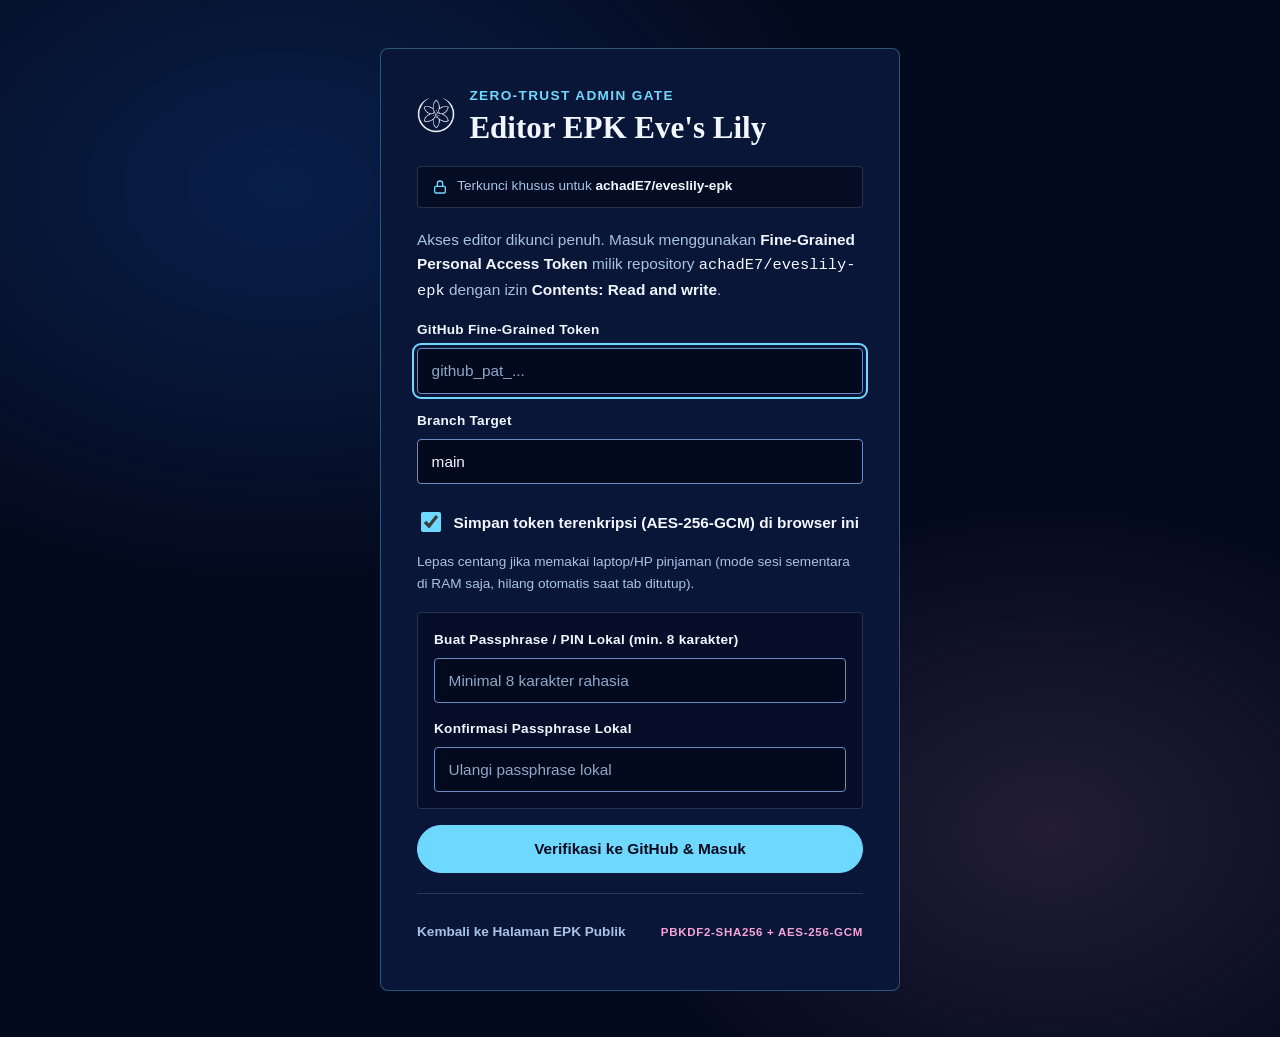
==== commit b9d843c5: "Update admin security" ====
--- a/admin.html
+++ b/admin.html
@@ -3,8 +3,11 @@
 <head>
   <meta charset="UTF-8">
   <meta name="viewport" content="width=device-width, initial-scale=1.0">
-  <title>Editor EPK | Eve's Lily Content Studio</title>
-  <meta name="description" content="Editor visual bawaan untuk mengelola profil, discography, foto panggung, jadwal, video, personel, dan sinkronisasi GitHub EPK Eve's Lily.">
+  <meta name="robots" content="noindex, nofollow, noarchive, nosnippet">
+  <meta name="referrer" content="no-referrer">
+  <meta http-equiv="Content-Security-Policy" content="default-src 'self'; script-src 'self'; style-src 'self' 'unsafe-inline' https://fonts.googleapis.com; font-src 'self' https://fonts.gstatic.com; img-src 'self' data: blob: https:; connect-src 'self' https://api.github.com; object-src 'none'; base-uri 'self'; form-action 'self'">
+  <title>Akses Terkunci | Editor EPK Eve's Lily</title>
+  <meta name="description" content="Gerbang autentikasi terenkripsi untuk Editor EPK Eve's Lily.">
   <link rel="icon" type="image/png" href="./assets/brand/lily-icon-only.png">
   <link rel="preconnect" href="https://fonts.googleapis.com">
   <link rel="preconnect" href="https://fonts.gstatic.com" crossorigin>
@@ -13,111 +16,252 @@
   <link rel="stylesheet" href="./css/main.css">
   <link rel="stylesheet" href="./css/admin.css">
 </head>
-<body class="admin-body">
-  <a href="#admin-workspace" class="skip-link">Lewati ke area editor</a>
-
-  <header class="admin-topbar">
-    <div class="admin-topbar__inner">
-      <div class="admin-topbar__left">
-        <a href="./index.html" class="brand-link" aria-label="Kembali ke halaman EPK Eve's Lily">
-          <img src="./assets/brand/lily-icon-only.png" alt="" aria-hidden="true" class="brand-link__icon" width="28" height="27">
-          <h1 class="admin-topbar__title">Editor EPK</h1>
-        </a>
-        <span id="admin-status" class="admin-status" data-state="ok" role="status" aria-live="polite">
-          Memuat data...
-        </span>
-      </div>
-
-      <div class="admin-topbar__actions">
-        <a href="./index.html" id="btn-preview-epk" class="btn btn--outline-dark btn--sm">Preview EPK</a>
-        <button type="button" id="btn-download-json" class="btn btn--outline-dark btn--sm">Download epk.json</button>
-        <button type="button" id="btn-quick-publish" class="btn btn--primary btn--sm">Simpan ke GitHub</button>
-      </div>
+<body class="admin-body" data-locked="true">
+  <a href="#admin-gate" class="skip-link">Lewati ke gerbang autentikasi</a>
+
+  <!-- Zero-Trust Authentication Gate (only visible surface while locked) -->
+  <main id="admin-gate" class="auth-gate" aria-labelledby="auth-gate-title">
+    <section class="auth-card">
+      <div class="auth-card__brand">
+        <img src="./assets/brand/lily-icon-only.png" alt="" aria-hidden="true" width="38" height="36">
+        <div>
+          <p class="auth-card__eyebrow">Zero-Trust Admin Gate</p>
+          <h1 id="auth-gate-title" class="auth-card__title">Editor EPK Eve's Lily</h1>
+        </div>
+      </div>
+
+      <div class="auth-target-pill" aria-label="Repository target terkunci">
+        <svg width="16" height="16" viewBox="0 0 24 24" fill="none" stroke="currentColor" stroke-width="2" aria-hidden="true">
+          <rect x="4" y="11" width="16" height="10" rx="2"/>
+          <path d="M8 11V7a4 4 0 0 1 8 0v4"/>
+        </svg>
+        <span>Terkunci khusus untuk <strong>achadE7/eveslily-epk</strong></span>
+      </div>
+
+      <div id="auth-feedback" class="feedback-box" hidden role="alert" aria-live="assertive"></div>
+
+      <!-- Mode A: Unlock existing AES-256-GCM local vault -->
+      <form id="auth-unlock-form" class="auth-form" hidden novalidate>
+        <p class="auth-card__desc">
+          Vault token terenkripsi <strong>AES-256-GCM</strong> ditemukan di browser ini. Masukkan Passphrase Lokal untuk membuka kunci dan memverifikasi izin tulis ke server GitHub.
+        </p>
+
+        <div class="field">
+          <label class="field__label" for="vault-passphrase">Passphrase / PIN Lokal</label>
+          <input
+            id="vault-passphrase"
+            class="field__input"
+            type="password"
+            autocomplete="current-password"
+            placeholder="Masukkan passphrase lokal kamu"
+            required
+          >
+          <p id="vault-attempts-hint" class="field__hint">Vault akan otomatis terhapus setelah 5 kali percobaan salah.</p>
+        </div>
+
+        <button type="submit" id="btn-vault-unlock" class="btn btn--primary auth-submit-btn">
+          Buka Kunci &amp; Verifikasi ke GitHub
+        </button>
+
+        <div class="auth-secondary-actions">
+          <button type="button" id="btn-switch-to-token" class="btn btn--outline-dark btn--sm">
+            Masuk dengan Token Baru
+          </button>
+          <button type="button" id="btn-wipe-vault-gate" class="btn btn--danger btn--sm">
+            Hapus Vault di Browser Ini
+          </button>
+        </div>
+      </form>
+
+      <!-- Mode B: First-time / New-device GitHub Fine-Grained PAT Login -->
+      <form id="auth-token-form" class="auth-form" novalidate>
+        <p class="auth-card__desc">
+          Akses editor dikunci penuh. Masuk menggunakan <strong>Fine-Grained Personal Access Token</strong> milik repository <code>achadE7/eveslily-epk</code> dengan izin <strong>Contents: Read and write</strong>.
+        </p>
+
+        <div class="field">
+          <label class="field__label" for="login-gh-token">GitHub Fine-Grained Token</label>
+          <input
+            id="login-gh-token"
+            class="field__input"
+            type="password"
+            autocomplete="off"
+            spellcheck="false"
+            placeholder="github_pat_..."
+            required
+          >
+        </div>
+
+        <div class="field">
+          <label class="field__label" for="login-gh-branch">Branch Target</label>
+          <input
+            id="login-gh-branch"
+            class="field__input"
+            type="text"
+            value="main"
+            autocomplete="off"
+            spellcheck="false"
+            placeholder="main"
+          >
+        </div>
+
+        <div class="field">
+          <label class="field__checkbox-row" for="login-save-vault">
+            <input id="login-save-vault" type="checkbox" checked>
+            <span>Simpan token terenkripsi (AES-256-GCM) di browser ini</span>
+          </label>
+          <p class="field__hint">Lepas centang jika memakai laptop/HP pinjaman (mode sesi sementara di RAM saja, hilang otomatis saat tab ditutup).</p>
+        </div>
+
+        <div id="login-vault-fields" class="auth-vault-fields">
+          <div class="field">
+            <label class="field__label" for="login-passphrase">Buat Passphrase / PIN Lokal (min. 8 karakter)</label>
+            <input
+              id="login-passphrase"
+              class="field__input"
+              type="password"
+              autocomplete="new-password"
+              minlength="8"
+              placeholder="Minimal 8 karakter rahasia"
+            >
+          </div>
+          <div class="field">
+            <label class="field__label" for="login-passphrase-confirm">Konfirmasi Passphrase Lokal</label>
+            <input
+              id="login-passphrase-confirm"
+              class="field__input"
+              type="password"
+              autocomplete="new-password"
+              minlength="8"
+              placeholder="Ulangi passphrase lokal"
+            >
+          </div>
+        </div>
+
+        <button type="submit" id="btn-token-login" class="btn btn--primary auth-submit-btn">
+          Verifikasi ke GitHub &amp; Masuk
+        </button>
+
+        <div id="auth-back-to-vault-wrap" class="auth-secondary-actions" hidden>
+          <button type="button" id="btn-back-to-vault" class="btn btn--outline-dark btn--sm">
+            Kembali ke Kunci Vault Lokal
+          </button>
+        </div>
+      </form>
+
+      <div class="auth-card__foot">
+        <a href="./index.html" class="auth-card__back-link">Kembali ke Halaman EPK Publik</a>
+        <span class="auth-card__badge">PBKDF2-SHA256 + AES-256-GCM</span>
+      </div>
+    </section>
+  </main>
+
+  <!-- Protected Admin Studio (strictly hidden until live GitHub server verification passes) -->
+  <div id="admin-protected-app" class="admin-protected-app" hidden>
+    <header class="admin-topbar">
+      <div class="admin-topbar__inner">
+        <div class="admin-topbar__left">
+          <a href="./index.html" class="brand-link" aria-label="Kembali ke halaman EPK Eve's Lily">
+            <img src="./assets/brand/lily-icon-only.png" alt="" aria-hidden="true" class="brand-link__icon" width="28" height="27">
+            <span class="admin-topbar__title">Editor EPK</span>
+          </a>
+          <span id="admin-status" class="admin-status" data-state="ok" role="status" aria-live="polite">
+            Terverifikasi
+          </span>
+        </div>
+
+        <div class="admin-topbar__actions">
+          <a href="./index.html" id="btn-preview-epk" class="btn btn--outline-dark btn--sm">Preview EPK</a>
+          <button type="button" id="btn-download-json" class="btn btn--outline-dark btn--sm">Download epk.json</button>
+          <button type="button" id="btn-quick-publish" class="btn btn--primary btn--sm">Simpan ke GitHub</button>
+          <button type="button" id="btn-lock-session" class="btn btn--danger btn--sm">Kunci &amp; Keluar</button>
+        </div>
+      </div>
+    </header>
+
+    <div class="admin-shell">
+      <div>
+        <button
+          type="button"
+          id="admin-nav-toggle"
+          class="btn btn--outline-dark admin-nav-mobile-trigger"
+          aria-expanded="false"
+          aria-controls="admin-sidebar"
+        >
+          <span id="admin-mobile-active-label">Bagian: Hero &amp; Identitas</span>
+          <span>Pilih Bagian</span>
+        </button>
+
+        <aside id="admin-sidebar" class="admin-sidebar" data-open="false" aria-label="Navigasi bagian editor EPK">
+          <div>
+            <p class="admin-nav-group__label">Konten EPK</p>
+            <div class="admin-nav-list" role="tablist" aria-orientation="vertical">
+              <button type="button" class="admin-nav-btn" data-section="hero" aria-current="true">
+                <span>Hero &amp; Identitas</span>
+              </button>
+              <button type="button" class="admin-nav-btn" data-section="biography">
+                <span>Biografi &amp; Filosofi</span>
+              </button>
+              <button type="button" class="admin-nav-btn" data-section="members">
+                <span>Personel</span>
+                <span class="admin-nav-btn__count" data-count="members">0</span>
+              </button>
+              <button type="button" class="admin-nav-btn" data-section="discography">
+                <span>Discography</span>
+                <span class="admin-nav-btn__count" data-count="discography">0</span>
+              </button>
+              <button type="button" class="admin-nav-btn" data-section="press">
+                <span>Press Photos</span>
+                <span class="admin-nav-btn__count" data-count="press">0</span>
+              </button>
+              <button type="button" class="admin-nav-btn" data-section="shows">
+                <span>Jadwal Panggung</span>
+                <span class="admin-nav-btn__count" data-count="shows">0</span>
+              </button>
+              <button type="button" class="admin-nav-btn" data-section="videos">
+                <span>Video YouTube</span>
+                <span class="admin-nav-btn__count" data-count="videos">0</span>
+              </button>
+              <button type="button" class="admin-nav-btn" data-section="contact">
+                <span>Kontak &amp; DSP</span>
+              </button>
+            </div>
+          </div>
+
+          <div>
+            <p class="admin-nav-group__label">Keamanan &amp; Cadangan</p>
+            <div class="admin-nav-list">
+              <button type="button" class="admin-nav-btn" data-section="github">
+                <span>Keamanan &amp; GitHub</span>
+              </button>
+              <button type="button" class="admin-nav-btn" data-section="backup">
+                <span>Impor / Reset JSON</span>
+              </button>
+            </div>
+          </div>
+        </aside>
+      </div>
+
+      <main id="admin-workspace" class="admin-main" aria-live="polite">
+        <div class="state-box" role="status">
+          <p class="state-box__title">Menyiapkan Editor EPK Eve's Lily...</p>
+          <p class="state-box__desc">Mengambil data dari data/epk.json dan memeriksa draft lokal.</p>
+        </div>
+      </main>
     </div>
-  </header>
-
-  <div class="admin-shell">
-    <div>
-      <button
-        type="button"
-        id="admin-nav-toggle"
-        class="btn btn--outline-dark admin-nav-mobile-trigger"
-        aria-expanded="false"
-        aria-controls="admin-sidebar"
-      >
-        <span id="admin-mobile-active-label">Bagian: Hero &amp; Identitas</span>
-        <span>Pilih Bagian</span>
-      </button>
-
-      <aside id="admin-sidebar" class="admin-sidebar" data-open="false" aria-label="Navigasi bagian editor EPK">
-        <div>
-          <p class="admin-nav-group__label">Konten EPK</p>
-          <div class="admin-nav-list" role="tablist" aria-orientation="vertical">
-            <button type="button" class="admin-nav-btn" data-section="hero" aria-current="true">
-              <span>Hero &amp; Identitas</span>
-            </button>
-            <button type="button" class="admin-nav-btn" data-section="biography">
-              <span>Biografi &amp; Filosofi</span>
-            </button>
-            <button type="button" class="admin-nav-btn" data-section="members">
-              <span>Personel</span>
-              <span class="admin-nav-btn__count" data-count="members">0</span>
-            </button>
-            <button type="button" class="admin-nav-btn" data-section="discography">
-              <span>Discography</span>
-              <span class="admin-nav-btn__count" data-count="discography">0</span>
-            </button>
-            <button type="button" class="admin-nav-btn" data-section="press">
-              <span>Press Photos</span>
-              <span class="admin-nav-btn__count" data-count="press">0</span>
-            </button>
-            <button type="button" class="admin-nav-btn" data-section="shows">
-              <span>Jadwal Panggung</span>
-              <span class="admin-nav-btn__count" data-count="shows">0</span>
-            </button>
-            <button type="button" class="admin-nav-btn" data-section="videos">
-              <span>Video YouTube</span>
-              <span class="admin-nav-btn__count" data-count="videos">0</span>
-            </button>
-            <button type="button" class="admin-nav-btn" data-section="contact">
-              <span>Kontak &amp; DSP</span>
-            </button>
-          </div>
-        </div>
-
-        <div>
-          <p class="admin-nav-group__label">Publikasi &amp; Cadangan</p>
-          <div class="admin-nav-list">
-            <button type="button" class="admin-nav-btn" data-section="github">
-              <span>Sinkronisasi GitHub</span>
-            </button>
-            <button type="button" class="admin-nav-btn" data-section="backup">
-              <span>Impor / Reset JSON</span>
-            </button>
-          </div>
-        </div>
-      </aside>
-    </div>
-
-    <main id="admin-workspace" class="admin-main" aria-live="polite">
-      <div class="state-box" role="status">
-        <p class="state-box__title">Menyiapkan Editor EPK Eve's Lily...</p>
-        <p class="state-box__desc">Mengambil data dari data/epk.json dan memeriksa draft lokal.</p>
-      </div>
-    </main>
+
+    <footer class="site-footer">
+      <div class="container site-footer__inner">
+        <p style="margin:0">Editor EPK Eve's Lily. Terlindungi Zero-Trust GitHub Gate, AES-256-GCM, dan auto-lock 15 menit.</p>
+        <nav class="site-footer__nav" aria-label="Tautan cepat EPK">
+          <a href="./index.html" class="site-footer__link">Lihat Home</a>
+          <a href="./press-photos.html" class="site-footer__link">Press Photos</a>
+          <a href="./biography.html" class="site-footer__link">Biography</a>
+          <a href="./schedule.html" class="site-footer__link">Schedule</a>
+        </nav>
+      </div>
+    </footer>
   </div>
-
-  <footer class="site-footer">
-    <div class="container site-footer__inner">
-      <p style="margin:0">Editor EPK Eve's Lily. Token GitHub hanya disimpan di browser ini dan tidak pernah masuk ke file epk.json.</p>
-      <nav class="site-footer__nav" aria-label="Tautan cepat EPK">
-        <a href="./index.html" class="site-footer__link">Lihat Home</a>
-        <a href="./press-photos.html" class="site-footer__link">Press Photos</a>
-        <a href="./biography.html" class="site-footer__link">Biography</a>
-        <a href="./schedule.html" class="site-footer__link">Schedule</a>
-      </nav>
-    </div>
-  </footer>
 
   <script type="module" src="./js/page-admin.js"></script>
 </body>
--- a/css/main.css
+++ b/css/main.css
@@ -482,11 +482,11 @@
    Hero: Perayaan Bintang Jatuh (Framed Band Portrait + Milky Way + Meteors)
    ========================================================================== */
 .hero {
+  --hero-fade-height: clamp(160px, 22vw, 290px);
   position: relative;
   overflow: hidden;
-  background: #040a1e;
-  padding-block: clamp(2.25rem, 4.5vw, 3.75rem) clamp(3.25rem, 6vw, 5rem);
-  border-bottom: 1px solid var(--rule-dark);
+  background: var(--bg-cosmos);
+  padding-block: clamp(2.25rem, 4.5vw, 3.75rem) clamp(5.5rem, 9.5vw, 8.75rem);
 }
 
 .hero__canvas {
@@ -495,6 +495,28 @@
   width: 100%;
   height: 100%;
   pointer-events: none;
+  -webkit-mask-image: linear-gradient(
+    to bottom,
+    #000 0%,
+    #000 calc(100% - var(--hero-fade-height)),
+    rgba(0, 0, 0, 0.9) calc(100% - var(--hero-fade-height) * 0.78),
+    rgba(0, 0, 0, 0.68) calc(100% - var(--hero-fade-height) * 0.56),
+    rgba(0, 0, 0, 0.38) calc(100% - var(--hero-fade-height) * 0.34),
+    rgba(0, 0, 0, 0.14) calc(100% - var(--hero-fade-height) * 0.16),
+    transparent calc(100% - 4px),
+    transparent 100%
+  );
+  mask-image: linear-gradient(
+    to bottom,
+    #000 0%,
+    #000 calc(100% - var(--hero-fade-height)),
+    rgba(0, 0, 0, 0.9) calc(100% - var(--hero-fade-height) * 0.78),
+    rgba(0, 0, 0, 0.68) calc(100% - var(--hero-fade-height) * 0.56),
+    rgba(0, 0, 0, 0.38) calc(100% - var(--hero-fade-height) * 0.34),
+    rgba(0, 0, 0, 0.14) calc(100% - var(--hero-fade-height) * 0.16),
+    transparent calc(100% - 4px),
+    transparent 100%
+  );
 }
 
 .hero__canvas--back {
@@ -667,6 +689,10 @@
 /* ==========================================================================
    Section 2: Band Profile / Bio Preview (Asymmetric 5:7 Split)
    ========================================================================== */
+#profile.band--cosmos {
+  padding-top: clamp(1.75rem, 3.2vw, 3rem);
+}
+
 .profile-grid {
   display: grid;
   grid-template-columns: minmax(0, 5fr) minmax(0, 7fr);
@@ -899,14 +925,15 @@
   border-color: var(--accent-comet);
 }
 
-/* Catalog Grid with Hierarchical EP Span (R-14) */
+/* Catalog Grid: 6-track subgrid enabling centered 1- or 2-card rows and full-width EP */
 .catalog-grid {
   display: grid;
-  grid-template-columns: repeat(3, minmax(0, 1fr));
+  grid-template-columns: repeat(6, minmax(0, 1fr));
   gap: 1.35rem;
 }
 
 .release-card {
+  grid-column: span 2;
   display: flex;
   flex-direction: column;
   background: var(--bg-paper-card);
@@ -925,14 +952,30 @@
   border-color: var(--accent-rose-on-light);
 }
 
-/* Collector Mini-Album Showcase Card (EP BERAWAL) */
+.release-card--row-start {
+  grid-column: 1 / span 2;
+}
+
+.release-card--center-1 {
+  grid-column: 3 / span 2;
+}
+
+.release-card--center-2-a {
+  grid-column: 2 / span 2;
+}
+
+.release-card--center-2-b {
+  grid-column: 4 / span 2;
+}
+
+/* Collector Mini-Album Showcase Card (EP BERAWAL - Full Row Span) */
 .release-card--ep {
-  grid-column: span 2;
+  grid-column: 1 / -1;
   display: grid;
-  grid-template-columns: minmax(220px, 320px) minmax(0, 1fr);
+  grid-template-columns: minmax(240px, 340px) minmax(0, 1fr);
   align-items: stretch;
-  gap: clamp(1.25rem, 2.5vw, 2rem);
-  padding: clamp(1.25rem, 2.6vw, 1.85rem);
+  gap: clamp(1.5rem, 3.2vw, 2.75rem);
+  padding: clamp(1.5rem, 3vw, 2.25rem);
   background:
     radial-gradient(ellipse 70% 80% at 18% 20%, rgba(30, 92, 198, 0.35) 0%, transparent 65%),
     linear-gradient(145deg, #0c1b44 0%, #07122e 55%, #040a1e 100%);
@@ -1047,7 +1090,9 @@
   border-top: 1px solid var(--rule-dark);
   display: grid;
   grid-template-columns: repeat(2, minmax(0, 1fr));
-  gap: 0 1.25rem;
+  grid-template-rows: repeat(var(--track-rows, 3), auto);
+  grid-auto-flow: column;
+  gap: 0 clamp(1.25rem, 2.5vw, 2.25rem);
 }
 
 .tracklist__item {
@@ -1183,8 +1228,17 @@
     grid-template-columns: repeat(2, minmax(0, 1fr));
   }
 
+  .release-card,
+  .release-card--row-start,
+  .release-card--center-1,
+  .release-card--center-2-a,
+  .release-card--center-2-b {
+    grid-column: auto;
+  }
+
   .release-card--ep {
-    grid-column: span 2;
+    grid-column: 1 / -1;
+    grid-template-columns: minmax(200px, 270px) minmax(0, 1fr);
   }
 }
 
@@ -1202,7 +1256,7 @@
   }
 
   .release-card--ep {
-    grid-column: span 1;
+    grid-column: 1 / -1;
     grid-template-columns: 1fr;
     padding: 1.15rem;
     gap: 1.15rem;
@@ -1219,6 +1273,8 @@
 
   .tracklist {
     grid-template-columns: 1fr;
+    grid-template-rows: none;
+    grid-auto-flow: row;
   }
 }
 
--- a/css/admin.css
+++ b/css/admin.css
@@ -6,6 +6,200 @@
   min-height: 100dvh;
   display: flex;
   flex-direction: column;
+}
+
+.admin-protected-app {
+  display: flex;
+  flex-direction: column;
+  min-height: 100dvh;
+}
+
+.admin-protected-app[hidden],
+.auth-gate[hidden],
+.auth-form[hidden],
+.auth-vault-fields[hidden],
+.auth-secondary-actions[hidden] {
+  display: none !important;
+}
+
+/* Zero-Trust Authentication Lock Screen */
+.auth-gate {
+  flex: 1;
+  display: grid;
+  place-items: center;
+  padding: clamp(1.5rem, 4vw, 3rem) var(--gutter);
+  background:
+    radial-gradient(ellipse 68% 58% at 22% 18%, rgba(28, 118, 255, 0.2) 0%, transparent 65%),
+    radial-gradient(ellipse 52% 48% at 82% 80%, rgba(245, 164, 216, 0.12) 0%, transparent 65%),
+    var(--bg-cosmos);
+}
+
+.auth-card {
+  width: min(100%, 520px);
+  background: var(--bg-cosmos-elevated);
+  border: 1px solid rgba(111, 216, 255, 0.32);
+  border-radius: var(--radius-panel);
+  padding: clamp(1.5rem, 3.5vw, 2.25rem);
+  display: flex;
+  flex-direction: column;
+  gap: 1.25rem;
+}
+
+.auth-card__brand {
+  display: flex;
+  align-items: center;
+  gap: 0.9rem;
+}
+
+.auth-card__eyebrow {
+  margin: 0;
+  font-size: var(--text-xs);
+  font-weight: 700;
+  letter-spacing: 0.1em;
+  text-transform: uppercase;
+  color: var(--accent-comet);
+}
+
+.auth-card__title {
+  margin: 0.15rem 0 0;
+  font-family: var(--font-editorial);
+  font-size: clamp(1.5rem, 1.3rem + 0.8vw, 1.95rem);
+  font-weight: 600;
+  line-height: 1.15;
+  color: var(--ink-on-dark);
+}
+
+.auth-target-pill {
+  display: inline-flex;
+  align-items: center;
+  gap: 0.55rem;
+  padding: 0.55rem 0.9rem;
+  border-radius: var(--radius-frame);
+  border: 1px solid var(--rule-dark);
+  background: rgba(4, 10, 30, 0.72);
+  font-size: var(--text-xs);
+  color: var(--ink-muted-dark);
+}
+
+.auth-target-pill svg {
+  color: var(--accent-comet);
+  flex-shrink: 0;
+}
+
+.auth-target-pill strong {
+  color: var(--ink-on-dark);
+}
+
+.auth-card__desc {
+  margin: 0;
+  font-size: var(--text-sm);
+  color: var(--ink-muted-dark);
+  line-height: 1.6;
+}
+
+.auth-card__desc strong,
+.auth-card__desc code {
+  color: var(--ink-on-dark);
+}
+
+.auth-form {
+  display: flex;
+  flex-direction: column;
+  gap: 1rem;
+}
+
+.auth-vault-fields {
+  display: flex;
+  flex-direction: column;
+  gap: 0.9rem;
+  padding: 1rem;
+  border-radius: var(--radius-frame);
+  border: 1px solid var(--rule-dark);
+  background: rgba(4, 10, 30, 0.55);
+}
+
+.auth-submit-btn {
+  width: 100%;
+  min-height: 48px;
+}
+
+.auth-secondary-actions {
+  display: flex;
+  flex-wrap: wrap;
+  gap: 0.55rem;
+}
+
+.auth-secondary-actions .btn {
+  flex: 1 1 auto;
+}
+
+.auth-card__foot {
+  display: flex;
+  flex-wrap: wrap;
+  align-items: center;
+  justify-content: space-between;
+  gap: 0.65rem;
+  padding-top: 1rem;
+  border-top: 1px solid var(--rule-dark);
+}
+
+.auth-card__back-link {
+  font-size: var(--text-xs);
+  font-weight: 600;
+  color: var(--ink-muted-dark);
+  text-decoration: none;
+  min-height: 44px;
+  display: inline-flex;
+  align-items: center;
+}
+
+.auth-card__back-link:hover {
+  color: var(--accent-comet);
+}
+
+.auth-card__badge {
+  font-size: 0.72rem;
+  font-weight: 700;
+  letter-spacing: 0.06em;
+  color: var(--accent-rose);
+}
+
+.security-summary-grid {
+  display: grid;
+  grid-template-columns: repeat(2, minmax(0, 1fr));
+  gap: 0.85rem;
+}
+
+.security-stat {
+  background: rgba(4, 10, 30, 0.72);
+  border: 1px solid var(--rule-dark);
+  border-radius: var(--radius-frame);
+  padding: 0.9rem 1rem;
+}
+
+.security-stat__label {
+  margin: 0;
+  font-size: var(--text-xs);
+  color: var(--ink-muted-dark);
+  text-transform: uppercase;
+  letter-spacing: 0.06em;
+}
+
+.security-stat__value {
+  margin: 0.25rem 0 0;
+  font-size: var(--text-sm);
+  font-weight: 700;
+  color: var(--ink-on-dark);
+}
+
+.security-stat__value--ok {
+  color: var(--status-ok);
+}
+
+@media (max-width: 640px) {
+  .security-summary-grid {
+    grid-template-columns: 1fr;
+  }
 }
 
 .admin-topbar {
